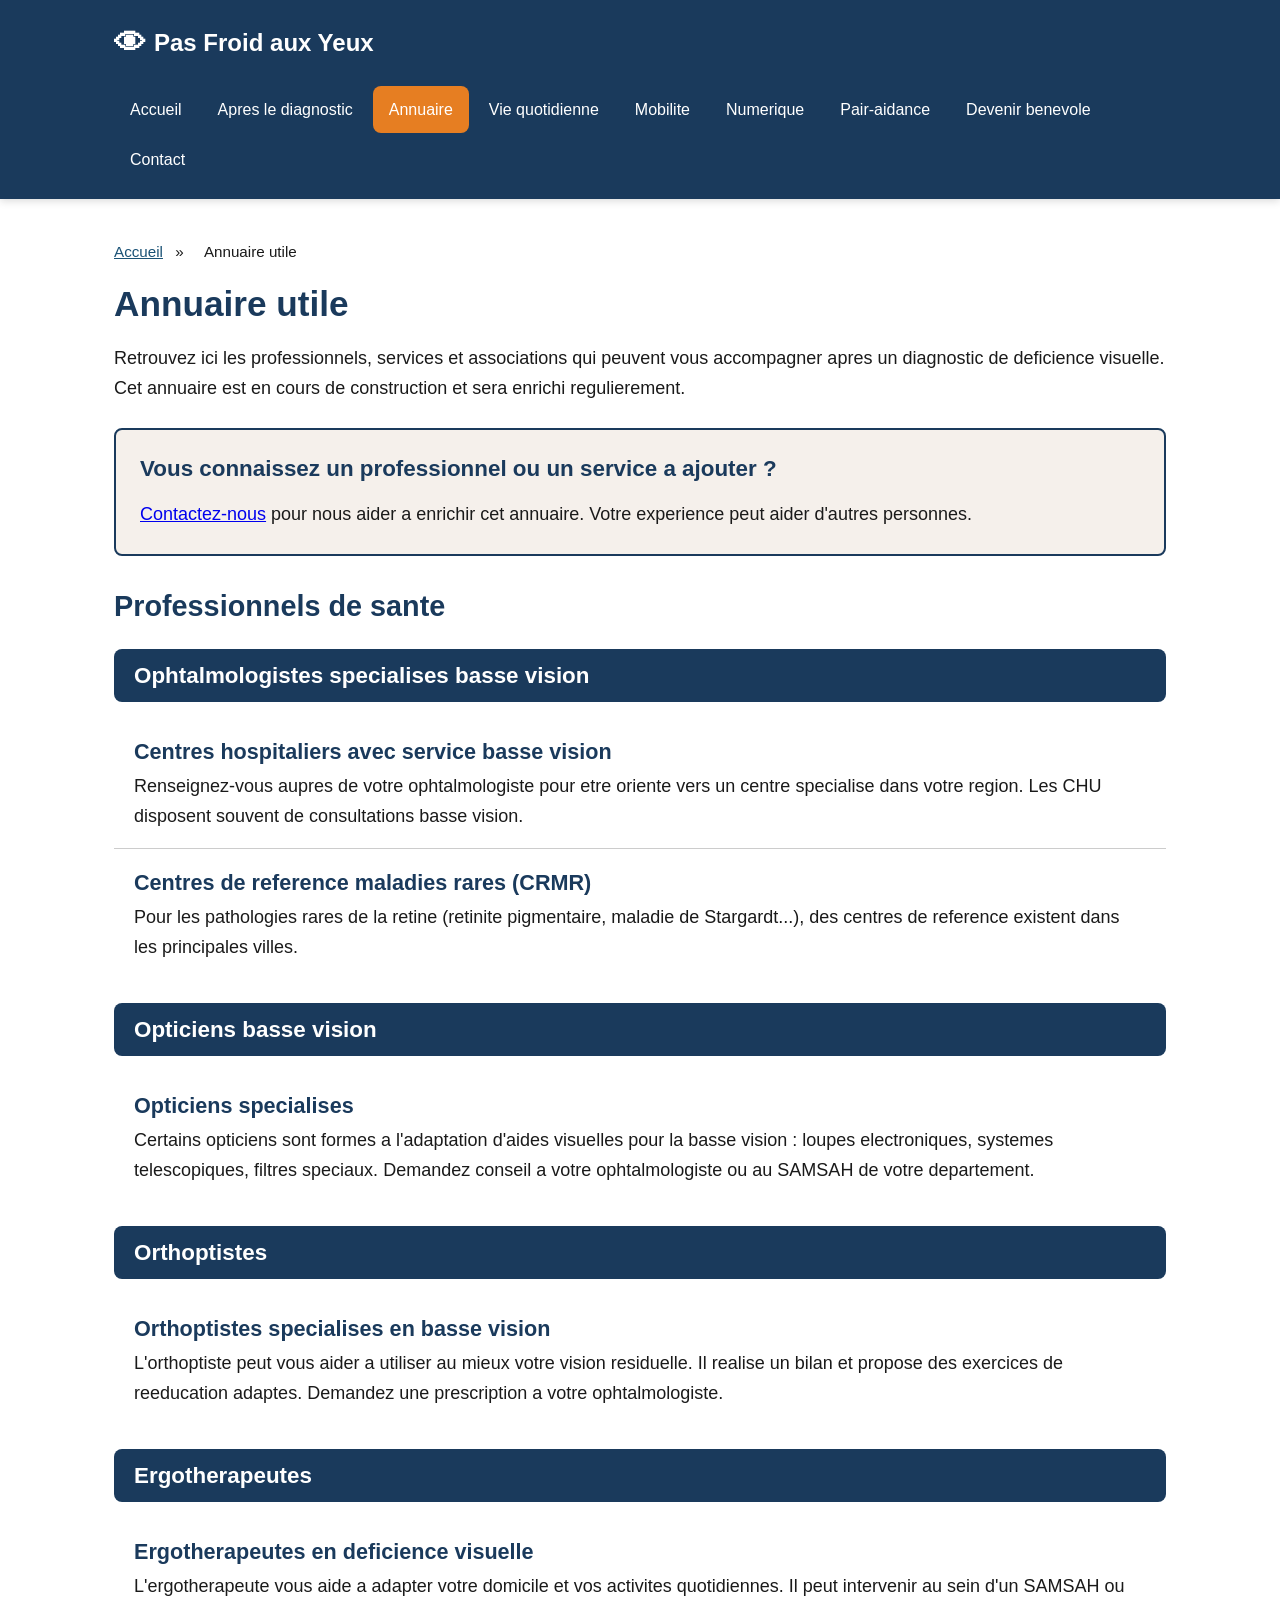
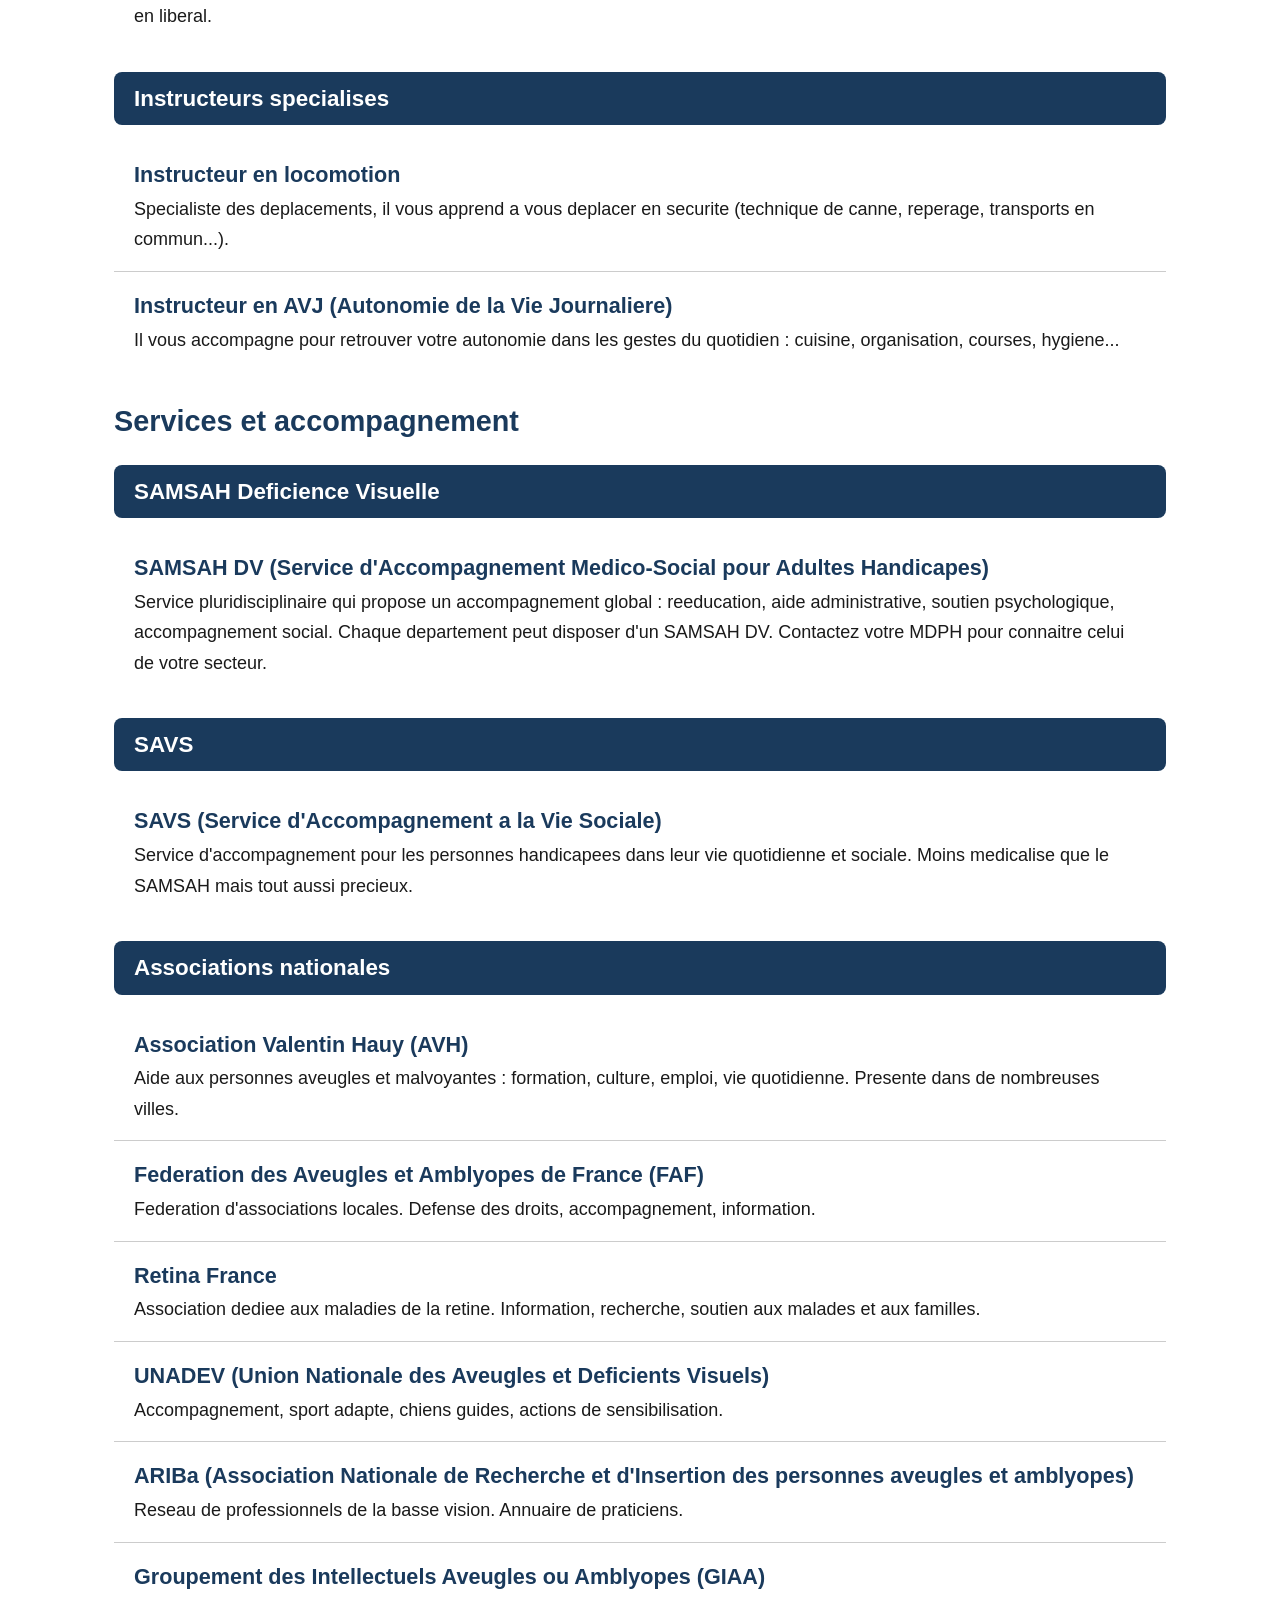
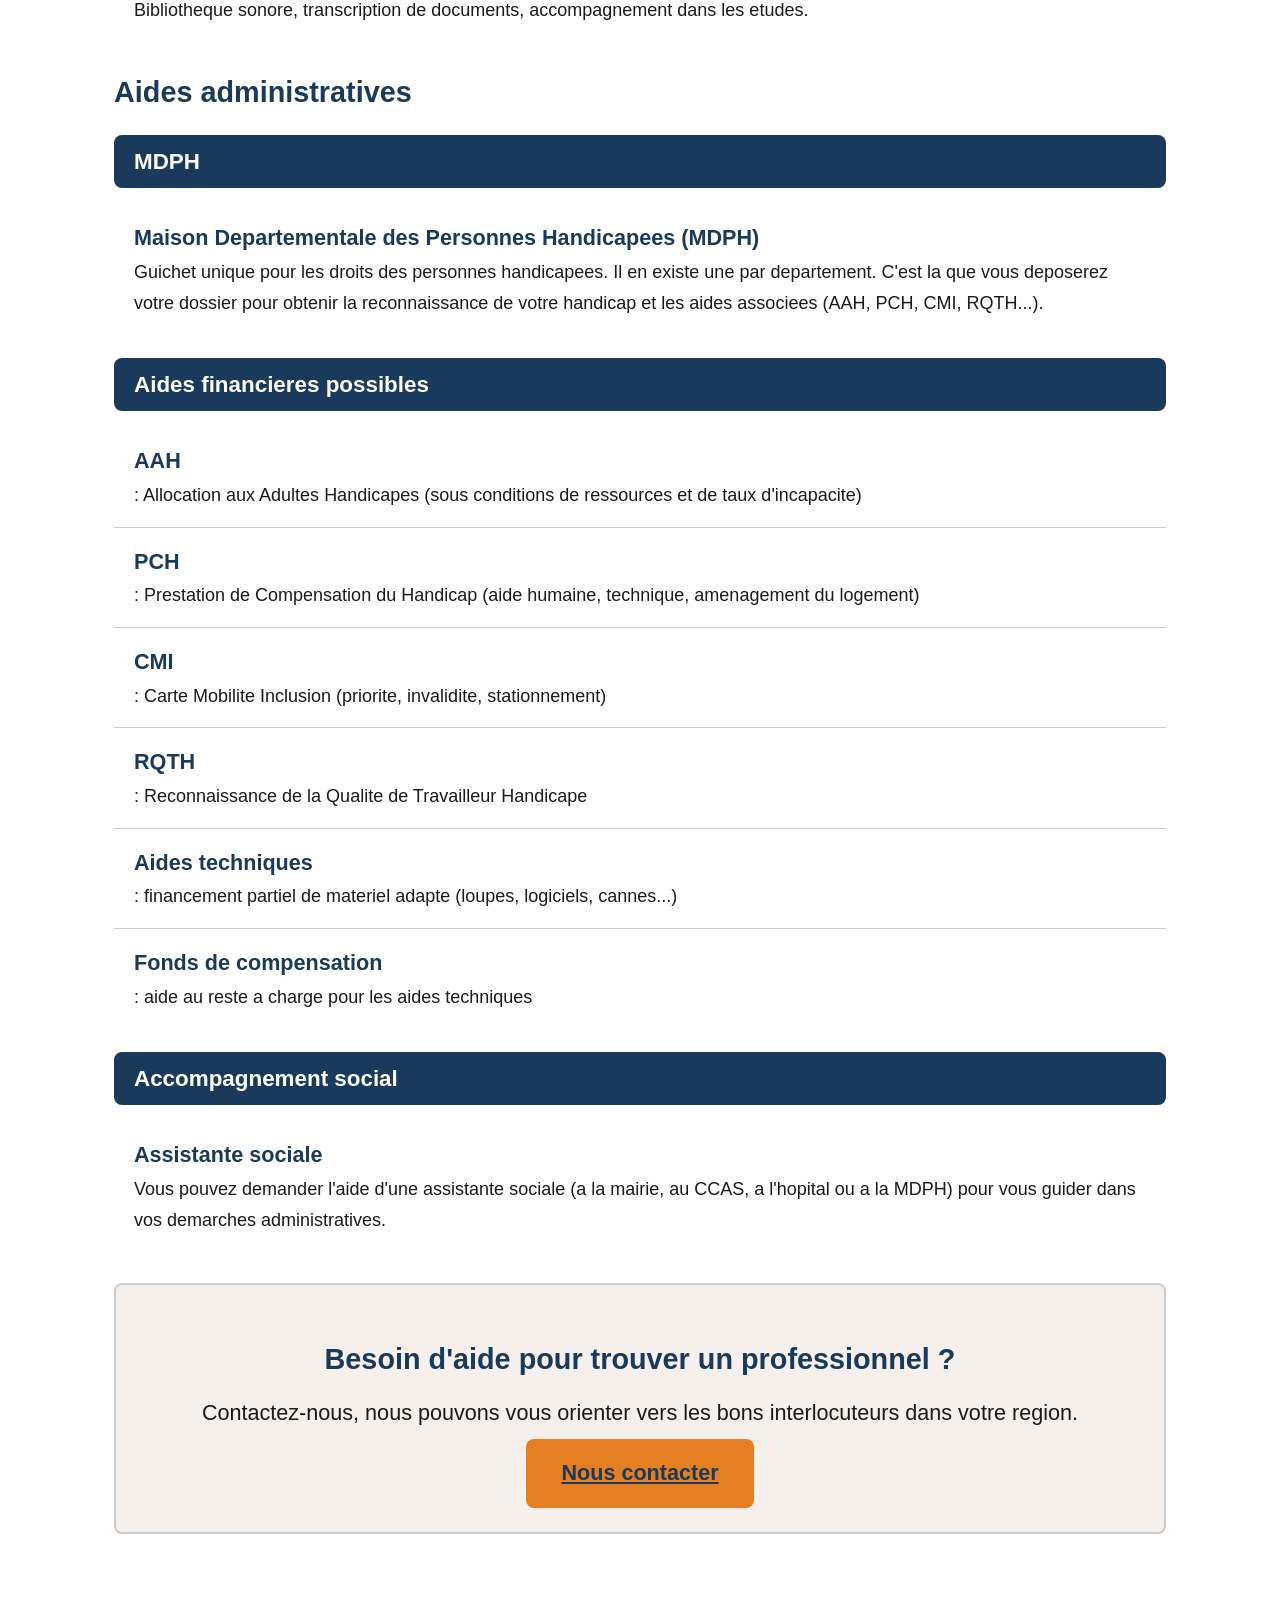
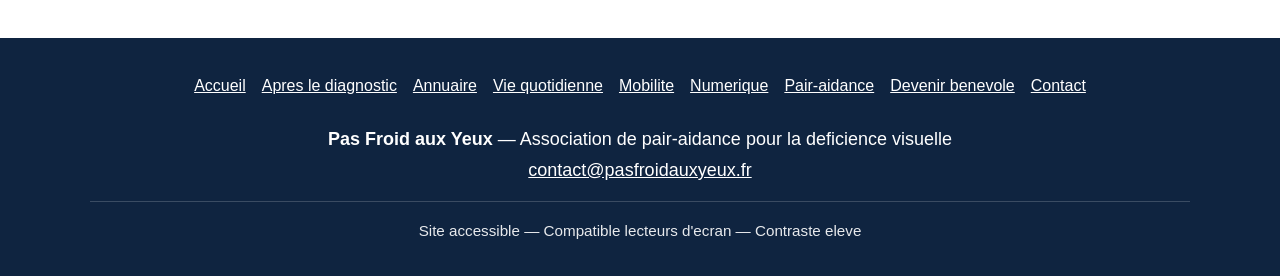
==== annuaire.html @ 1200a9ea "Creer le site complet Pas Froid aux Yeux - association pair-aidance deficience visuelle Site statiqu" ====
<!DOCTYPE html>
<html lang="fr">
<head>
  <meta charset="UTF-8">
  <meta name="viewport" content="width=device-width, initial-scale=1.0">
  <meta name="description" content="Annuaire des professionnels et services pour les personnes deficientes visuelles : ophtalmologistes, opticiens basse vision, orthoptistes, SAMSAH, associations.">
  <title>Annuaire utile - Pas Froid aux Yeux</title>
  <link rel="stylesheet" href="css/style.css">
</head>
<body>

  <a href="#contenu" class="skip-link">Aller au contenu principal</a>

  <header class="site-header" role="banner">
    <div class="header-inner">
      <a href="index.html" class="site-logo" aria-label="Pas Froid aux Yeux - Retour a l'accueil">
        <span class="logo-icon" aria-hidden="true">&#128065;</span>
        Pas Froid aux Yeux
      </a>
      <button class="nav-toggle" aria-expanded="false" aria-controls="navigation-principale">Menu</button>
      <nav class="main-nav" id="navigation-principale" aria-label="Navigation principale">
        <ul>
          <li><a href="index.html">Accueil</a></li>
          <li><a href="diagnostic.html">Apres le diagnostic</a></li>
          <li><a href="annuaire.html">Annuaire</a></li>
          <li><a href="conseils.html">Vie quotidienne</a></li>
          <li><a href="mobilite.html">Mobilite</a></li>
          <li><a href="numerique.html">Numerique</a></li>
          <li><a href="pair-aidance.html">Pair-aidance</a></li>
          <li><a href="benevole.html">Devenir benevole</a></li>
          <li><a href="contact.html">Contact</a></li>
        </ul>
      </nav>
    </div>
  </header>

  <main id="contenu" role="main">

    <nav class="breadcrumb" aria-label="Fil d'Ariane">
      <a href="index.html">Accueil</a>
      <span aria-hidden="true">&raquo;</span>
      <span aria-current="page">Annuaire utile</span>
    </nav>

    <h1>Annuaire utile</h1>

    <p>
      Retrouvez ici les professionnels, services et associations qui peuvent vous accompagner
      apres un diagnostic de deficience visuelle. Cet annuaire est en cours de construction
      et sera enrichi regulierement.
    </p>

    <div class="info-box">
      <h3>Vous connaissez un professionnel ou un service a ajouter ?</h3>
      <p>
        <a href="contact.html">Contactez-nous</a> pour nous aider a enrichir cet annuaire.
        Votre experience peut aider d'autres personnes.
      </p>
    </div>

    <!-- Professionnels de sante -->
    <div class="directory-section">
      <h2>Professionnels de sante</h2>

      <h3>Ophtalmologistes specialises basse vision</h3>
      <ul class="directory-list">
        <li>
          <strong>Centres hospitaliers avec service basse vision</strong>
          Renseignez-vous aupres de votre ophtalmologiste pour etre oriente vers un centre
          specialise dans votre region. Les CHU disposent souvent de consultations basse vision.
        </li>
        <li>
          <strong>Centres de reference maladies rares (CRMR)</strong>
          Pour les pathologies rares de la retine (retinite pigmentaire, maladie de Stargardt...),
          des centres de reference existent dans les principales villes.
        </li>
      </ul>

      <h3>Opticiens basse vision</h3>
      <ul class="directory-list">
        <li>
          <strong>Opticiens specialises</strong>
          Certains opticiens sont formes a l'adaptation d'aides visuelles pour la basse vision :
          loupes electroniques, systemes telescopiques, filtres speciaux. Demandez conseil a
          votre ophtalmologiste ou au SAMSAH de votre departement.
        </li>
      </ul>

      <h3>Orthoptistes</h3>
      <ul class="directory-list">
        <li>
          <strong>Orthoptistes specialises en basse vision</strong>
          L'orthoptiste peut vous aider a utiliser au mieux votre vision residuelle. Il realise
          un bilan et propose des exercices de reeducation adaptes. Demandez une prescription a
          votre ophtalmologiste.
        </li>
      </ul>

      <h3>Ergotherapeutes</h3>
      <ul class="directory-list">
        <li>
          <strong>Ergotherapeutes en deficience visuelle</strong>
          L'ergotherapeute vous aide a adapter votre domicile et vos activites quotidiennes.
          Il peut intervenir au sein d'un SAMSAH ou en liberal.
        </li>
      </ul>

      <h3>Instructeurs specialises</h3>
      <ul class="directory-list">
        <li>
          <strong>Instructeur en locomotion</strong>
          Specialiste des deplacements, il vous apprend a vous deplacer en securite
          (technique de canne, reperage, transports en commun...).
        </li>
        <li>
          <strong>Instructeur en AVJ (Autonomie de la Vie Journaliere)</strong>
          Il vous accompagne pour retrouver votre autonomie dans les gestes du quotidien :
          cuisine, organisation, courses, hygiene...
        </li>
      </ul>
    </div>

    <!-- Services et accompagnement -->
    <div class="directory-section">
      <h2>Services et accompagnement</h2>

      <h3>SAMSAH Deficience Visuelle</h3>
      <ul class="directory-list">
        <li>
          <strong>SAMSAH DV (Service d'Accompagnement Medico-Social pour Adultes Handicapes)</strong>
          Service pluridisciplinaire qui propose un accompagnement global : reeducation,
          aide administrative, soutien psychologique, accompagnement social. Chaque departement
          peut disposer d'un SAMSAH DV. Contactez votre MDPH pour connaitre celui de votre secteur.
        </li>
      </ul>

      <h3>SAVS</h3>
      <ul class="directory-list">
        <li>
          <strong>SAVS (Service d'Accompagnement a la Vie Sociale)</strong>
          Service d'accompagnement pour les personnes handicapees dans leur vie quotidienne
          et sociale. Moins medicalise que le SAMSAH mais tout aussi precieux.
        </li>
      </ul>

      <h3>Associations nationales</h3>
      <ul class="directory-list">
        <li>
          <strong>Association Valentin Hauy (AVH)</strong>
          Aide aux personnes aveugles et malvoyantes : formation, culture, emploi, vie quotidienne.
          Presente dans de nombreuses villes.
        </li>
        <li>
          <strong>Federation des Aveugles et Amblyopes de France (FAF)</strong>
          Federation d'associations locales. Defense des droits, accompagnement, information.
        </li>
        <li>
          <strong>Retina France</strong>
          Association dediee aux maladies de la retine. Information, recherche, soutien aux malades
          et aux familles.
        </li>
        <li>
          <strong>UNADEV (Union Nationale des Aveugles et Deficients Visuels)</strong>
          Accompagnement, sport adapte, chiens guides, actions de sensibilisation.
        </li>
        <li>
          <strong>ARIBa (Association Nationale de Recherche et d'Insertion des personnes aveugles et amblyopes)</strong>
          Reseau de professionnels de la basse vision. Annuaire de praticiens.
        </li>
        <li>
          <strong>Groupement des Intellectuels Aveugles ou Amblyopes (GIAA)</strong>
          Bibliotheque sonore, transcription de documents, accompagnement dans les etudes.
        </li>
      </ul>
    </div>

    <!-- Aides administratives -->
    <div class="directory-section">
      <h2>Aides administratives</h2>

      <h3>MDPH</h3>
      <ul class="directory-list">
        <li>
          <strong>Maison Departementale des Personnes Handicapees (MDPH)</strong>
          Guichet unique pour les droits des personnes handicapees. Il en existe une par departement.
          C'est la que vous deposerez votre dossier pour obtenir la reconnaissance de votre handicap
          et les aides associees (AAH, PCH, CMI, RQTH...).
        </li>
      </ul>

      <h3>Aides financieres possibles</h3>
      <ul class="directory-list">
        <li>
          <strong>AAH</strong> : Allocation aux Adultes Handicapes (sous conditions de ressources et de taux d'incapacite)
        </li>
        <li>
          <strong>PCH</strong> : Prestation de Compensation du Handicap (aide humaine, technique, amenagement du logement)
        </li>
        <li>
          <strong>CMI</strong> : Carte Mobilite Inclusion (priorite, invalidite, stationnement)
        </li>
        <li>
          <strong>RQTH</strong> : Reconnaissance de la Qualite de Travailleur Handicape
        </li>
        <li>
          <strong>Aides techniques</strong> : financement partiel de materiel adapte (loupes, logiciels, cannes...)
        </li>
        <li>
          <strong>Fonds de compensation</strong> : aide au reste a charge pour les aides techniques
        </li>
      </ul>

      <h3>Accompagnement social</h3>
      <ul class="directory-list">
        <li>
          <strong>Assistante sociale</strong>
          Vous pouvez demander l'aide d'une assistante sociale (a la mairie, au CCAS,
          a l'hopital ou a la MDPH) pour vous guider dans vos demarches administratives.
        </li>
      </ul>
    </div>

    <section class="quick-contact" aria-label="Contact rapide">
      <h2>Besoin d'aide pour trouver un professionnel ?</h2>
      <p>Contactez-nous, nous pouvons vous orienter vers les bons interlocuteurs dans votre region.</p>
      <a href="contact.html" class="btn btn-primary">Nous contacter</a>
    </section>

  </main>

  <footer class="site-footer" role="contentinfo">
    <div class="footer-inner">
      <nav aria-label="Navigation secondaire">
        <ul class="footer-nav">
          <li><a href="index.html">Accueil</a></li>
          <li><a href="diagnostic.html">Apres le diagnostic</a></li>
          <li><a href="annuaire.html">Annuaire</a></li>
          <li><a href="conseils.html">Vie quotidienne</a></li>
          <li><a href="mobilite.html">Mobilite</a></li>
          <li><a href="numerique.html">Numerique</a></li>
          <li><a href="pair-aidance.html">Pair-aidance</a></li>
          <li><a href="benevole.html">Devenir benevole</a></li>
          <li><a href="contact.html">Contact</a></li>
        </ul>
      </nav>
      <div class="footer-contact">
        <p>
          <strong>Pas Froid aux Yeux</strong> &mdash; Association de pair-aidance pour la deficience visuelle<br>
          <a href="mailto:contact@pasfroidauxyeux.fr">contact@pasfroidauxyeux.fr</a>
        </p>
      </div>
      <div class="footer-accessibility">
        <p>Site accessible &mdash; Compatible lecteurs d'ecran &mdash; Contraste eleve</p>
      </div>
    </div>
  </footer>

  <script src="js/main.js"></script>
</body>
</html>
---- css/style.css ----
/* ============================================
   Pas Froid aux Yeux - Styles principaux
   Accessibilité maximale : contraste élevé,
   polices lisibles, navigation simple
   ============================================ */

/* --- Reset & Base --- */
*, *::before, *::after {
  box-sizing: border-box;
  margin: 0;
  padding: 0;
}

:root {
  --color-primary: #1a3a5c;
  --color-primary-dark: #0f2440;
  --color-accent: #e67e22;
  --color-accent-hover: #cf6d13;
  --color-text: #1a1a1a;
  --color-text-light: #ffffff;
  --color-bg: #ffffff;
  --color-bg-alt: #f5f0eb;
  --color-bg-dark: #1a3a5c;
  --color-border: #cccccc;
  --color-success: #27ae60;
  --color-link: #1a5276;
  --color-link-hover: #e67e22;
  --font-main: 'Segoe UI', Tahoma, Geneva, Verdana, sans-serif;
  --font-size-base: 1.125rem;
  --font-size-large: 1.35rem;
  --font-size-h1: 2.2rem;
  --font-size-h2: 1.8rem;
  --font-size-h3: 1.4rem;
  --max-width: 1100px;
  --spacing: 1.5rem;
  --radius: 8px;
}

html {
  font-size: 100%;
  scroll-behavior: smooth;
}

body {
  font-family: var(--font-main);
  font-size: var(--font-size-base);
  line-height: 1.7;
  color: var(--color-text);
  background-color: var(--color-bg);
}

/* --- Skip to content (accessibility) --- */
.skip-link {
  position: absolute;
  top: -100%;
  left: 0;
  background: var(--color-accent);
  color: #fff;
  padding: 1rem 2rem;
  z-index: 1000;
  font-size: var(--font-size-large);
  font-weight: bold;
  text-decoration: none;
  border-radius: 0 0 var(--radius) 0;
}

.skip-link:focus {
  top: 0;
}

/* --- Focus visible --- */
*:focus-visible {
  outline: 3px solid var(--color-accent);
  outline-offset: 3px;
}

/* --- Header --- */
.site-header {
  background-color: var(--color-primary);
  color: var(--color-text-light);
  padding: 1rem 0;
  position: sticky;
  top: 0;
  z-index: 100;
  box-shadow: 0 2px 8px rgba(0,0,0,0.15);
}

.header-inner {
  max-width: var(--max-width);
  margin: 0 auto;
  padding: 0 var(--spacing);
  display: flex;
  align-items: center;
  justify-content: space-between;
  flex-wrap: wrap;
  gap: 1rem;
}

.site-logo {
  font-size: 1.5rem;
  font-weight: bold;
  color: var(--color-text-light);
  text-decoration: none;
  display: flex;
  align-items: center;
  gap: 0.5rem;
}

.site-logo:hover,
.site-logo:focus {
  color: var(--color-accent);
}

.logo-icon {
  font-size: 2rem;
}

/* --- Navigation --- */
.nav-toggle {
  display: none;
  background: var(--color-accent);
  color: #fff;
  border: none;
  padding: 0.75rem 1.25rem;
  font-size: 1.2rem;
  cursor: pointer;
  border-radius: var(--radius);
  font-weight: bold;
}

.main-nav ul {
  list-style: none;
  display: flex;
  flex-wrap: wrap;
  gap: 0.25rem;
}

.main-nav a {
  color: var(--color-text-light);
  text-decoration: none;
  padding: 0.6rem 1rem;
  border-radius: var(--radius);
  font-size: 1rem;
  font-weight: 500;
  transition: background-color 0.2s, color 0.2s;
  display: block;
}

.main-nav a:hover,
.main-nav a:focus,
.main-nav a.active {
  background-color: var(--color-accent);
  color: #fff;
}

/* Mobile nav */
@media (max-width: 900px) {
  .nav-toggle {
    display: block;
  }

  .main-nav {
    width: 100%;
    display: none;
  }

  .main-nav.open {
    display: block;
  }

  .main-nav ul {
    flex-direction: column;
  }

  .main-nav a {
    font-size: var(--font-size-base);
    padding: 0.85rem 1rem;
  }
}

/* --- Main content --- */
main {
  max-width: var(--max-width);
  margin: 0 auto;
  padding: var(--spacing);
  min-height: 60vh;
}

/* --- Hero section (homepage) --- */
.hero {
  background: linear-gradient(135deg, var(--color-primary) 0%, var(--color-primary-dark) 100%);
  color: var(--color-text-light);
  padding: 3rem var(--spacing);
  text-align: center;
  border-radius: var(--radius);
  margin-bottom: 2rem;
}

.hero h1 {
  font-size: var(--font-size-h1);
  margin-bottom: 1rem;
  line-height: 1.3;
}

.hero p {
  font-size: var(--font-size-large);
  max-width: 750px;
  margin: 0 auto 2rem auto;
  line-height: 1.6;
}

/* --- Buttons --- */
.btn {
  display: inline-block;
  padding: 1rem 2rem;
  font-size: var(--font-size-base);
  font-weight: bold;
  text-decoration: none;
  border-radius: var(--radius);
  border: 3px solid transparent;
  cursor: pointer;
  transition: background-color 0.2s, transform 0.1s, box-shadow 0.2s;
  text-align: center;
  min-height: 48px;
  line-height: 1.4;
}

.btn:hover,
.btn:focus {
  transform: translateY(-2px);
  box-shadow: 0 4px 12px rgba(0,0,0,0.2);
}

.btn:active {
  transform: translateY(0);
}

.btn-primary {
  background-color: var(--color-accent);
  color: #fff;
}

.btn-primary:hover,
.btn-primary:focus {
  background-color: var(--color-accent-hover);
}

.btn-secondary {
  background-color: transparent;
  color: var(--color-text-light);
  border-color: var(--color-text-light);
}

.btn-secondary:hover,
.btn-secondary:focus {
  background-color: var(--color-text-light);
  color: var(--color-primary);
}

.btn-outline {
  background-color: transparent;
  color: var(--color-primary);
  border-color: var(--color-primary);
}

.btn-outline:hover,
.btn-outline:focus {
  background-color: var(--color-primary);
  color: #fff;
}

.btn-group {
  display: flex;
  flex-wrap: wrap;
  gap: 1rem;
  justify-content: center;
  margin-top: 1.5rem;
}

/* --- Section headings --- */
h1, h2, h3, h4 {
  color: var(--color-primary);
  line-height: 1.3;
  margin-bottom: 1rem;
}

h1 { font-size: var(--font-size-h1); }
h2 { font-size: var(--font-size-h2); margin-top: 2rem; }
h3 { font-size: var(--font-size-h3); margin-top: 1.5rem; }

.hero h1 {
  color: var(--color-text-light);
}

/* --- Cards grid --- */
.cards {
  display: grid;
  grid-template-columns: repeat(auto-fit, minmax(280px, 1fr));
  gap: 1.5rem;
  margin: 2rem 0;
}

.card {
  background: var(--color-bg);
  border: 2px solid var(--color-border);
  border-radius: var(--radius);
  padding: 1.5rem;
  transition: box-shadow 0.2s, border-color 0.2s;
}

.card:hover {
  box-shadow: 0 4px 16px rgba(0,0,0,0.1);
  border-color: var(--color-accent);
}

.card h3 {
  margin-top: 0;
  color: var(--color-primary);
}

.card-icon {
  font-size: 2.5rem;
  margin-bottom: 0.75rem;
  display: block;
}

.card a {
  display: inline-block;
  margin-top: 1rem;
  color: var(--color-link);
  font-weight: bold;
  text-decoration: underline;
  font-size: var(--font-size-base);
}

.card a:hover,
.card a:focus {
  color: var(--color-link-hover);
}

/* --- Steps / Guide --- */
.steps {
  counter-reset: step-counter;
  list-style: none;
  padding: 0;
  margin: 2rem 0;
}

.steps li {
  counter-increment: step-counter;
  padding: 1.5rem;
  margin-bottom: 1rem;
  background: var(--color-bg-alt);
  border-left: 5px solid var(--color-accent);
  border-radius: 0 var(--radius) var(--radius) 0;
  position: relative;
  padding-left: 4rem;
}

.steps li::before {
  content: counter(step-counter);
  position: absolute;
  left: 1rem;
  top: 1.3rem;
  background: var(--color-accent);
  color: #fff;
  width: 2.2rem;
  height: 2.2rem;
  border-radius: 50%;
  display: flex;
  align-items: center;
  justify-content: center;
  font-weight: bold;
  font-size: 1.1rem;
}

.steps li h3 {
  margin-top: 0;
  margin-bottom: 0.5rem;
}

/* --- Info boxes --- */
.info-box {
  background: var(--color-bg-alt);
  border: 2px solid var(--color-primary);
  border-radius: var(--radius);
  padding: 1.5rem;
  margin: 1.5rem 0;
}

.info-box.warning {
  border-color: var(--color-accent);
  background: #fef9e7;
}

.info-box.success {
  border-color: var(--color-success);
  background: #eafaf1;
}

.info-box h3 {
  margin-top: 0;
}

/* --- Directory / Annuaire --- */
.directory-section {
  margin: 2rem 0;
}

.directory-section h3 {
  background: var(--color-primary);
  color: var(--color-text-light);
  padding: 0.75rem 1.25rem;
  border-radius: var(--radius);
  margin-bottom: 1rem;
}

.directory-list {
  list-style: none;
  padding: 0;
}

.directory-list li {
  padding: 1rem 1.25rem;
  border-bottom: 1px solid var(--color-border);
  font-size: var(--font-size-base);
}

.directory-list li:last-child {
  border-bottom: none;
}

.directory-list li strong {
  display: block;
  font-size: var(--font-size-large);
  color: var(--color-primary);
}

/* --- Tips list --- */
.tips-list {
  list-style: none;
  padding: 0;
}

.tips-list li {
  padding: 1rem 1.25rem 1rem 3rem;
  margin-bottom: 0.5rem;
  background: var(--color-bg-alt);
  border-radius: var(--radius);
  position: relative;
}

.tips-list li::before {
  content: "\2713";
  position: absolute;
  left: 1rem;
  color: var(--color-success);
  font-weight: bold;
  font-size: 1.3rem;
}

/* --- Contact form --- */
.contact-form {
  max-width: 650px;
  margin: 2rem 0;
}

.form-group {
  margin-bottom: 1.5rem;
}

.form-group label {
  display: block;
  font-weight: bold;
  margin-bottom: 0.5rem;
  font-size: var(--font-size-base);
  color: var(--color-primary);
}

.form-group input,
.form-group textarea,
.form-group select {
  width: 100%;
  padding: 0.85rem 1rem;
  font-size: var(--font-size-base);
  border: 2px solid var(--color-border);
  border-radius: var(--radius);
  font-family: var(--font-main);
  background: #fff;
  color: var(--color-text);
}

.form-group input:focus,
.form-group textarea:focus,
.form-group select:focus {
  border-color: var(--color-accent);
  outline: 3px solid var(--color-accent);
  outline-offset: 1px;
}

.form-group textarea {
  min-height: 150px;
  resize: vertical;
}

/* --- Quick contact bar --- */
.quick-contact {
  background: var(--color-bg-alt);
  padding: 1.5rem;
  border-radius: var(--radius);
  text-align: center;
  margin: 2rem 0;
  border: 2px solid var(--color-border);
}

.quick-contact p {
  font-size: var(--font-size-large);
  margin-bottom: 0.5rem;
}

.quick-contact a {
  font-size: var(--font-size-large);
  color: var(--color-primary);
  font-weight: bold;
  text-decoration: underline;
}

/* --- Footer --- */
.site-footer {
  background: var(--color-primary-dark);
  color: var(--color-text-light);
  padding: 2rem var(--spacing);
  margin-top: 3rem;
  text-align: center;
}

.footer-inner {
  max-width: var(--max-width);
  margin: 0 auto;
}

.footer-nav {
  list-style: none;
  display: flex;
  flex-wrap: wrap;
  justify-content: center;
  gap: 1rem;
  margin-bottom: 1.5rem;
  padding: 0;
}

.footer-nav a {
  color: var(--color-text-light);
  text-decoration: underline;
  font-size: 1rem;
}

.footer-nav a:hover,
.footer-nav a:focus {
  color: var(--color-accent);
}

.footer-contact {
  margin-bottom: 1rem;
  font-size: var(--font-size-base);
}

.footer-contact a {
  color: var(--color-text-light);
  text-decoration: underline;
}

.footer-accessibility {
  border-top: 1px solid rgba(255,255,255,0.2);
  padding-top: 1rem;
  margin-top: 1rem;
  font-size: 0.95rem;
  opacity: 0.9;
}

/* --- Accessibility section --- */
.accessibility-features {
  display: grid;
  grid-template-columns: repeat(auto-fit, minmax(250px, 1fr));
  gap: 1rem;
  margin: 1.5rem 0;
}

.accessibility-features li {
  list-style: none;
  padding: 0.75rem 1rem 0.75rem 2.5rem;
  background: var(--color-bg-alt);
  border-radius: var(--radius);
  position: relative;
}

.accessibility-features li::before {
  content: "\2713";
  position: absolute;
  left: 0.75rem;
  color: var(--color-success);
  font-weight: bold;
  font-size: 1.3rem;
}

/* --- Testimonials --- */
.testimonial {
  background: var(--color-bg-alt);
  border-left: 5px solid var(--color-accent);
  padding: 1.5rem;
  margin: 1.5rem 0;
  border-radius: 0 var(--radius) var(--radius) 0;
  font-style: italic;
  font-size: var(--font-size-base);
}

.testimonial cite {
  display: block;
  margin-top: 0.75rem;
  font-style: normal;
  font-weight: bold;
  color: var(--color-primary);
}

/* --- Breadcrumb --- */
.breadcrumb {
  padding: 1rem 0;
  font-size: 0.95rem;
}

.breadcrumb a {
  color: var(--color-link);
  text-decoration: underline;
}

.breadcrumb a:hover {
  color: var(--color-link-hover);
}

.breadcrumb span {
  color: var(--color-text);
  margin: 0 0.5rem;
}

/* --- Utility --- */
.text-center { text-align: center; }
.mt-2 { margin-top: 2rem; }
.mb-2 { margin-bottom: 2rem; }
.sr-only {
  position: absolute;
  width: 1px;
  height: 1px;
  padding: 0;
  margin: -1px;
  overflow: hidden;
  clip: rect(0,0,0,0);
  white-space: nowrap;
  border: 0;
}

/* --- Print --- */
@media print {
  .site-header, .site-footer, .skip-link, .nav-toggle { display: none; }
  body { font-size: 12pt; color: #000; }
  a { text-decoration: underline; color: #000; }
}
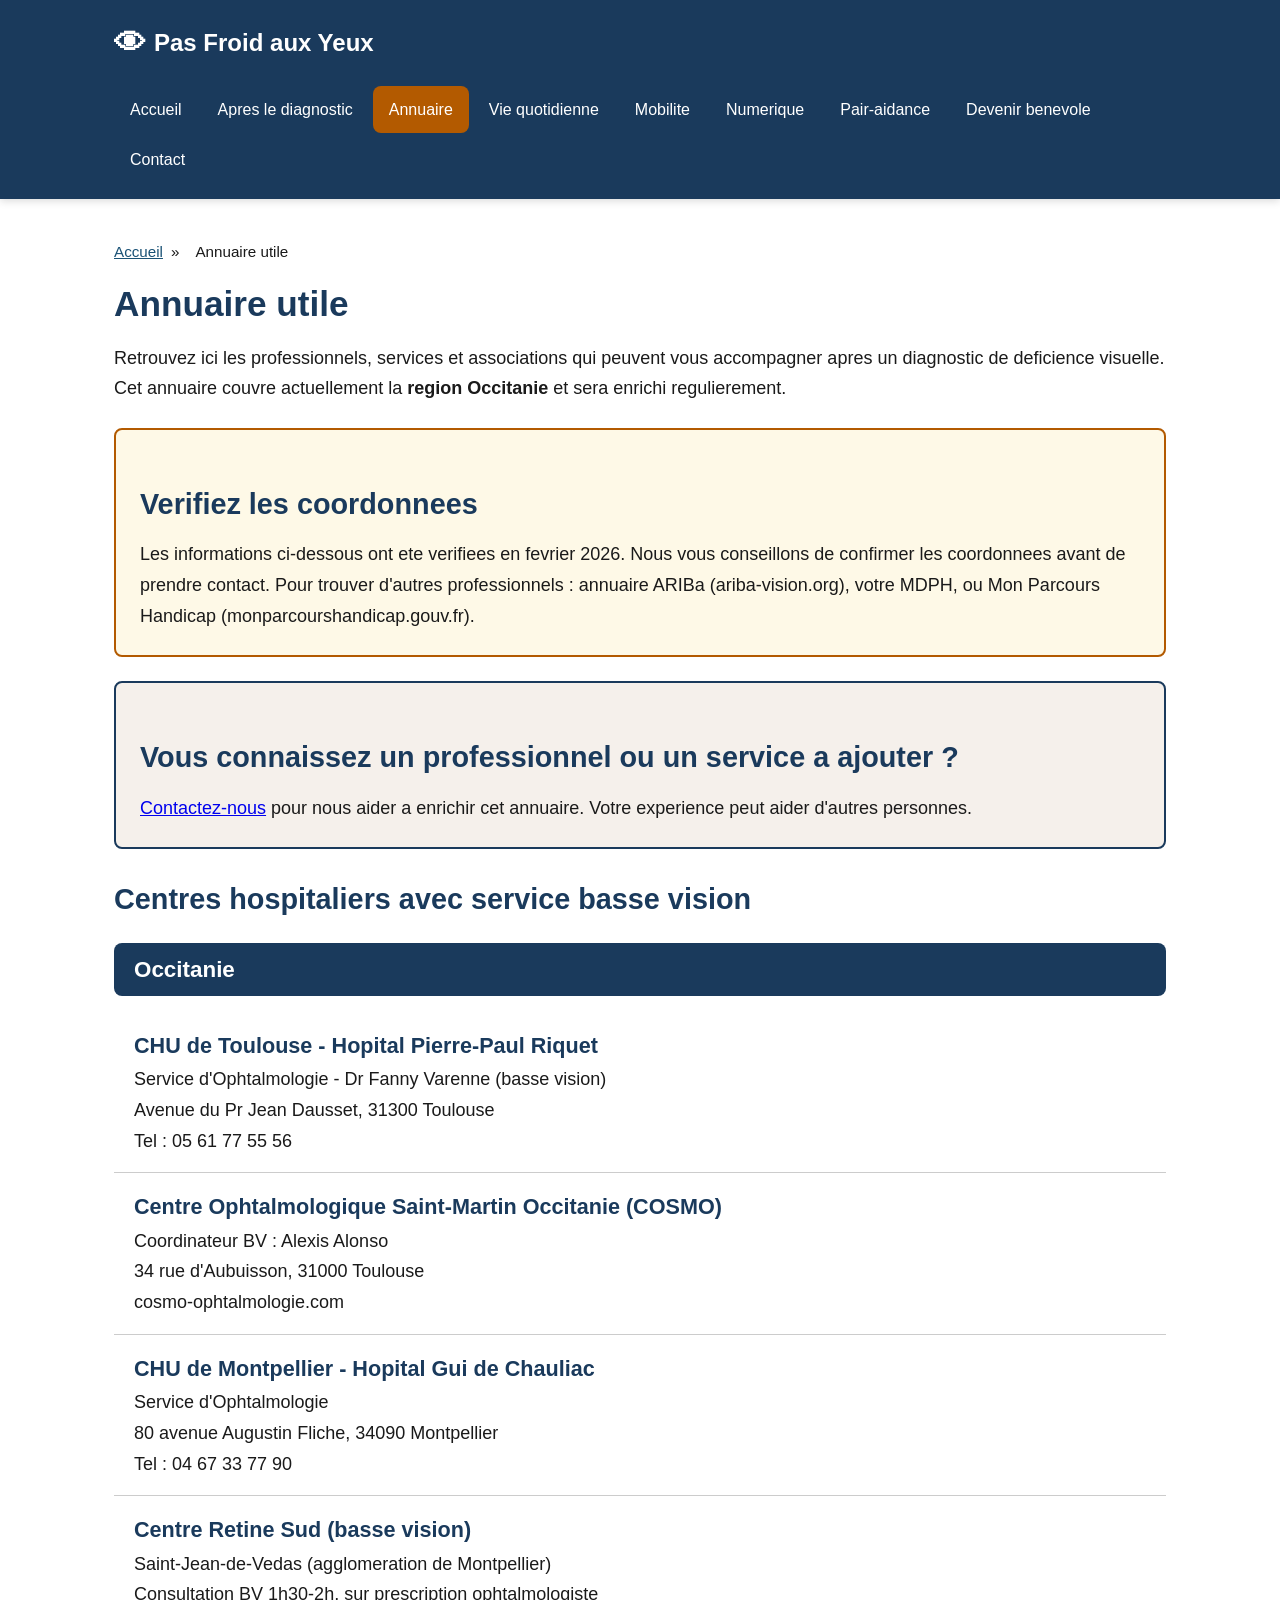
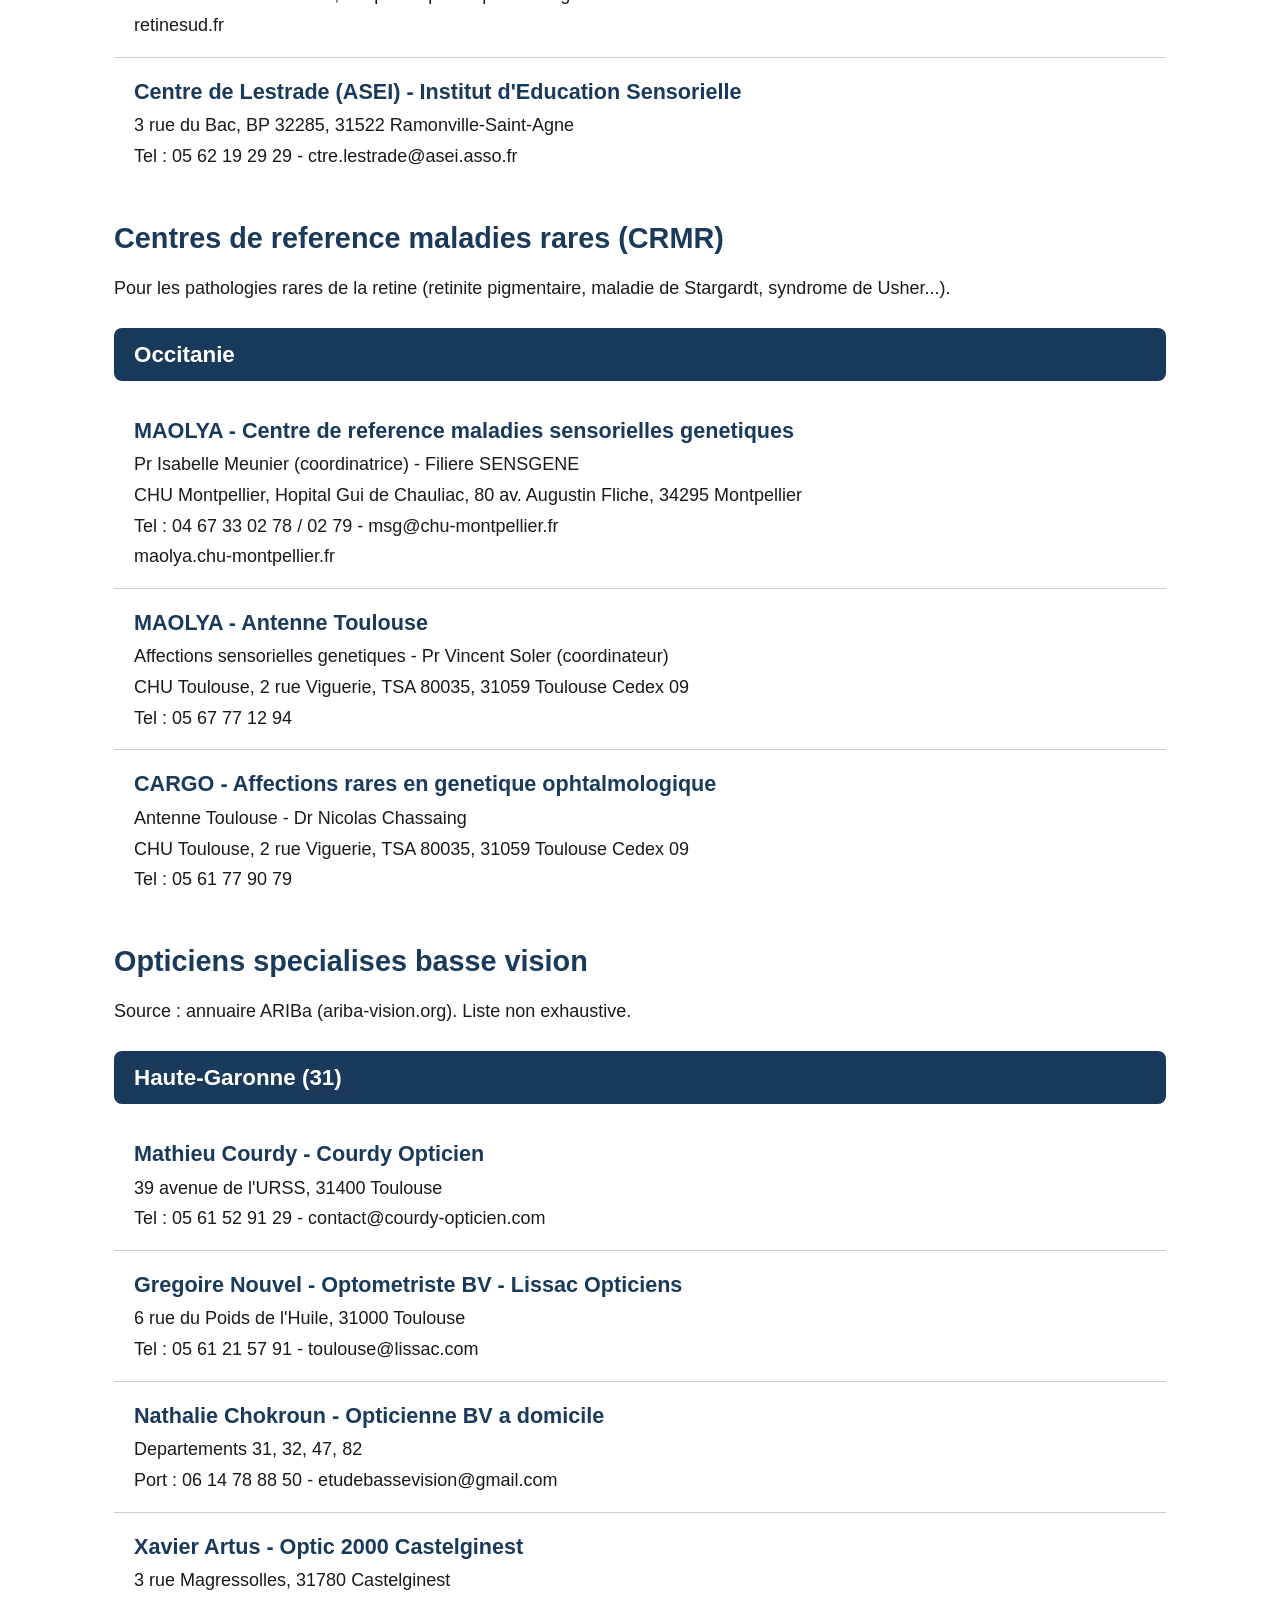
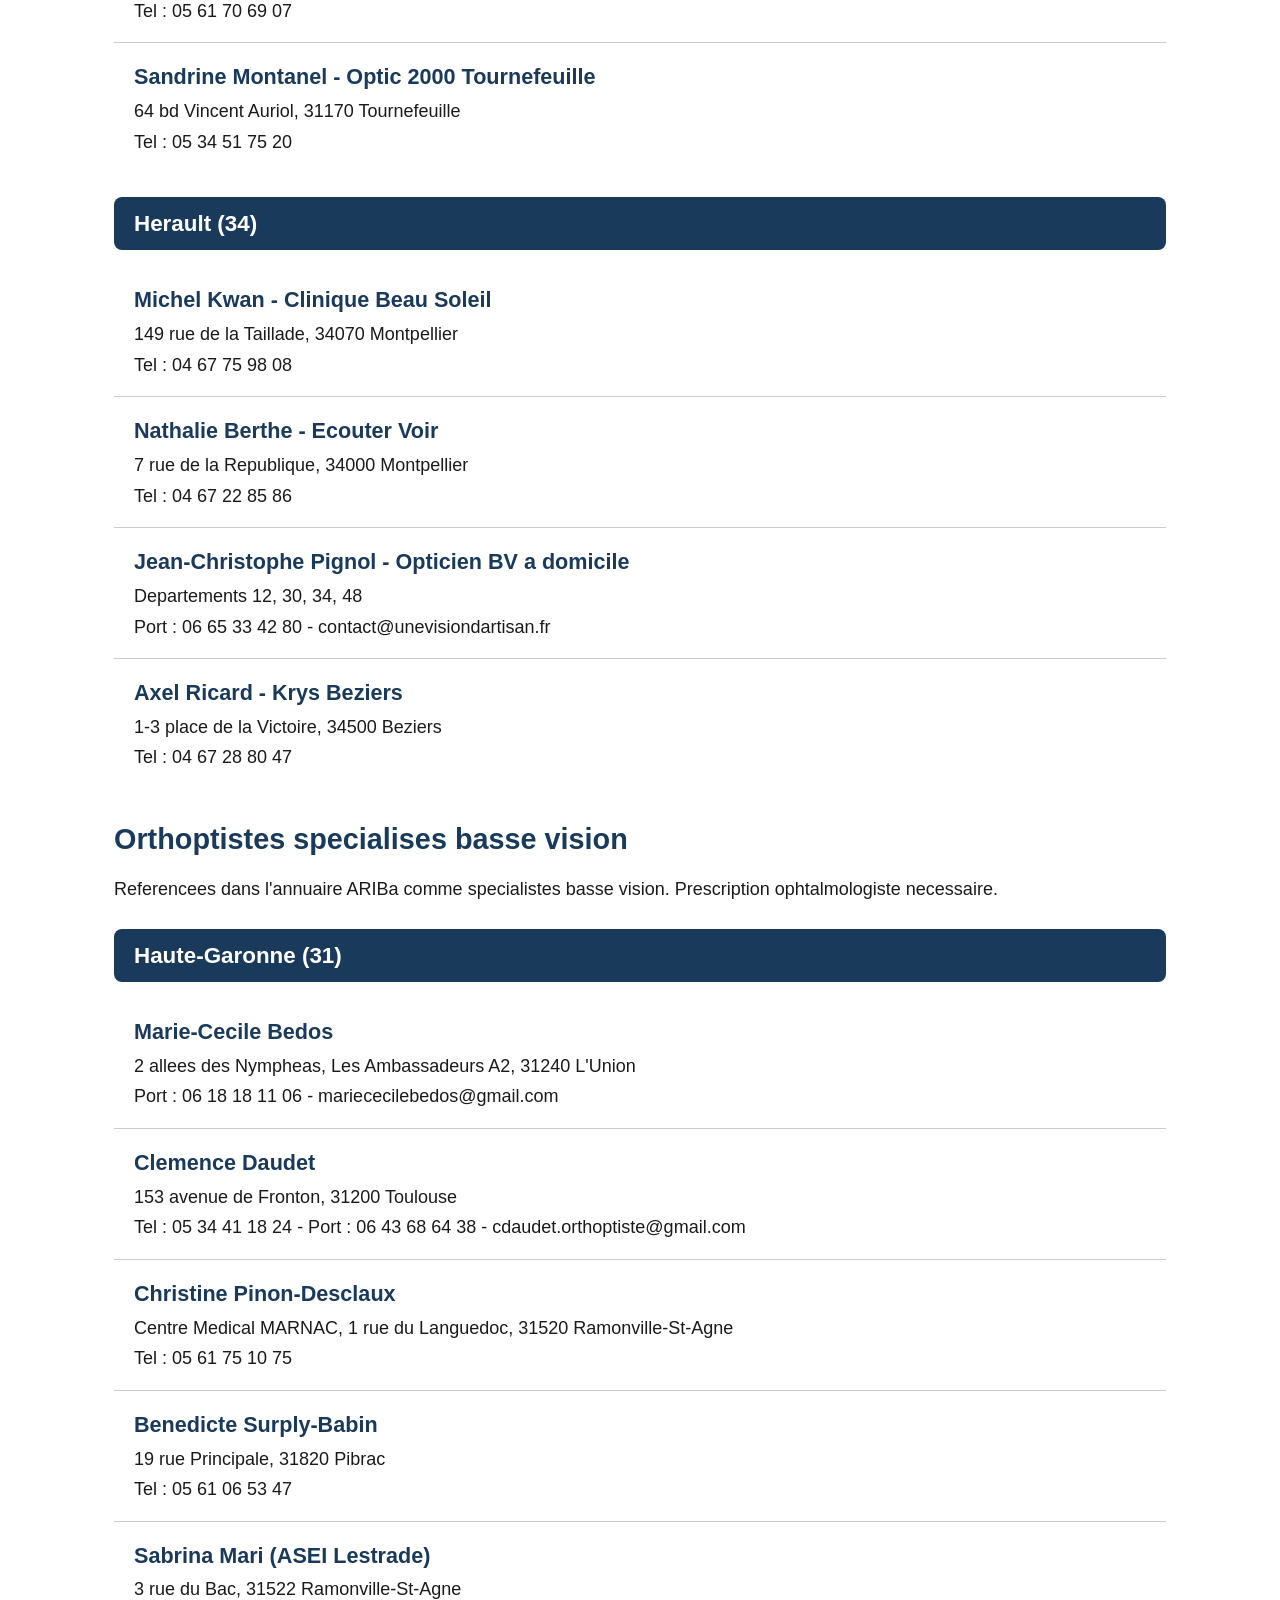
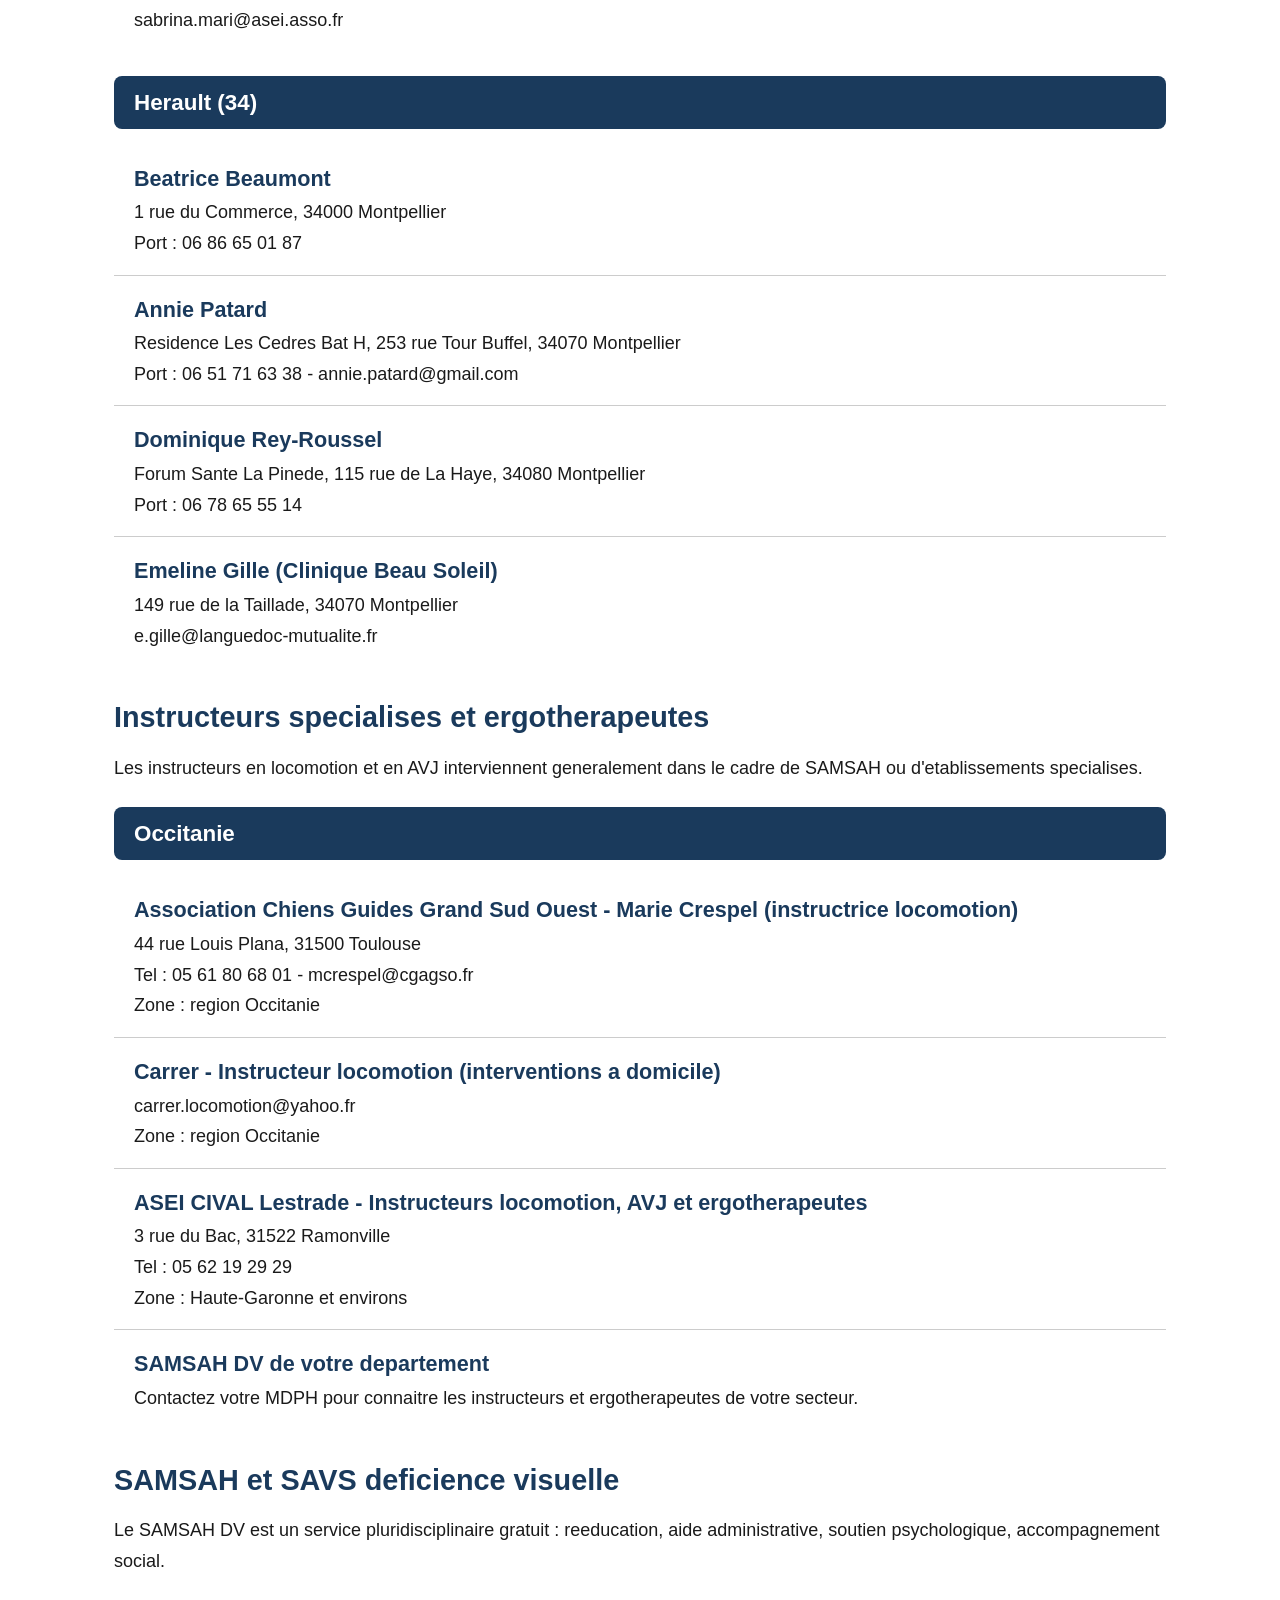
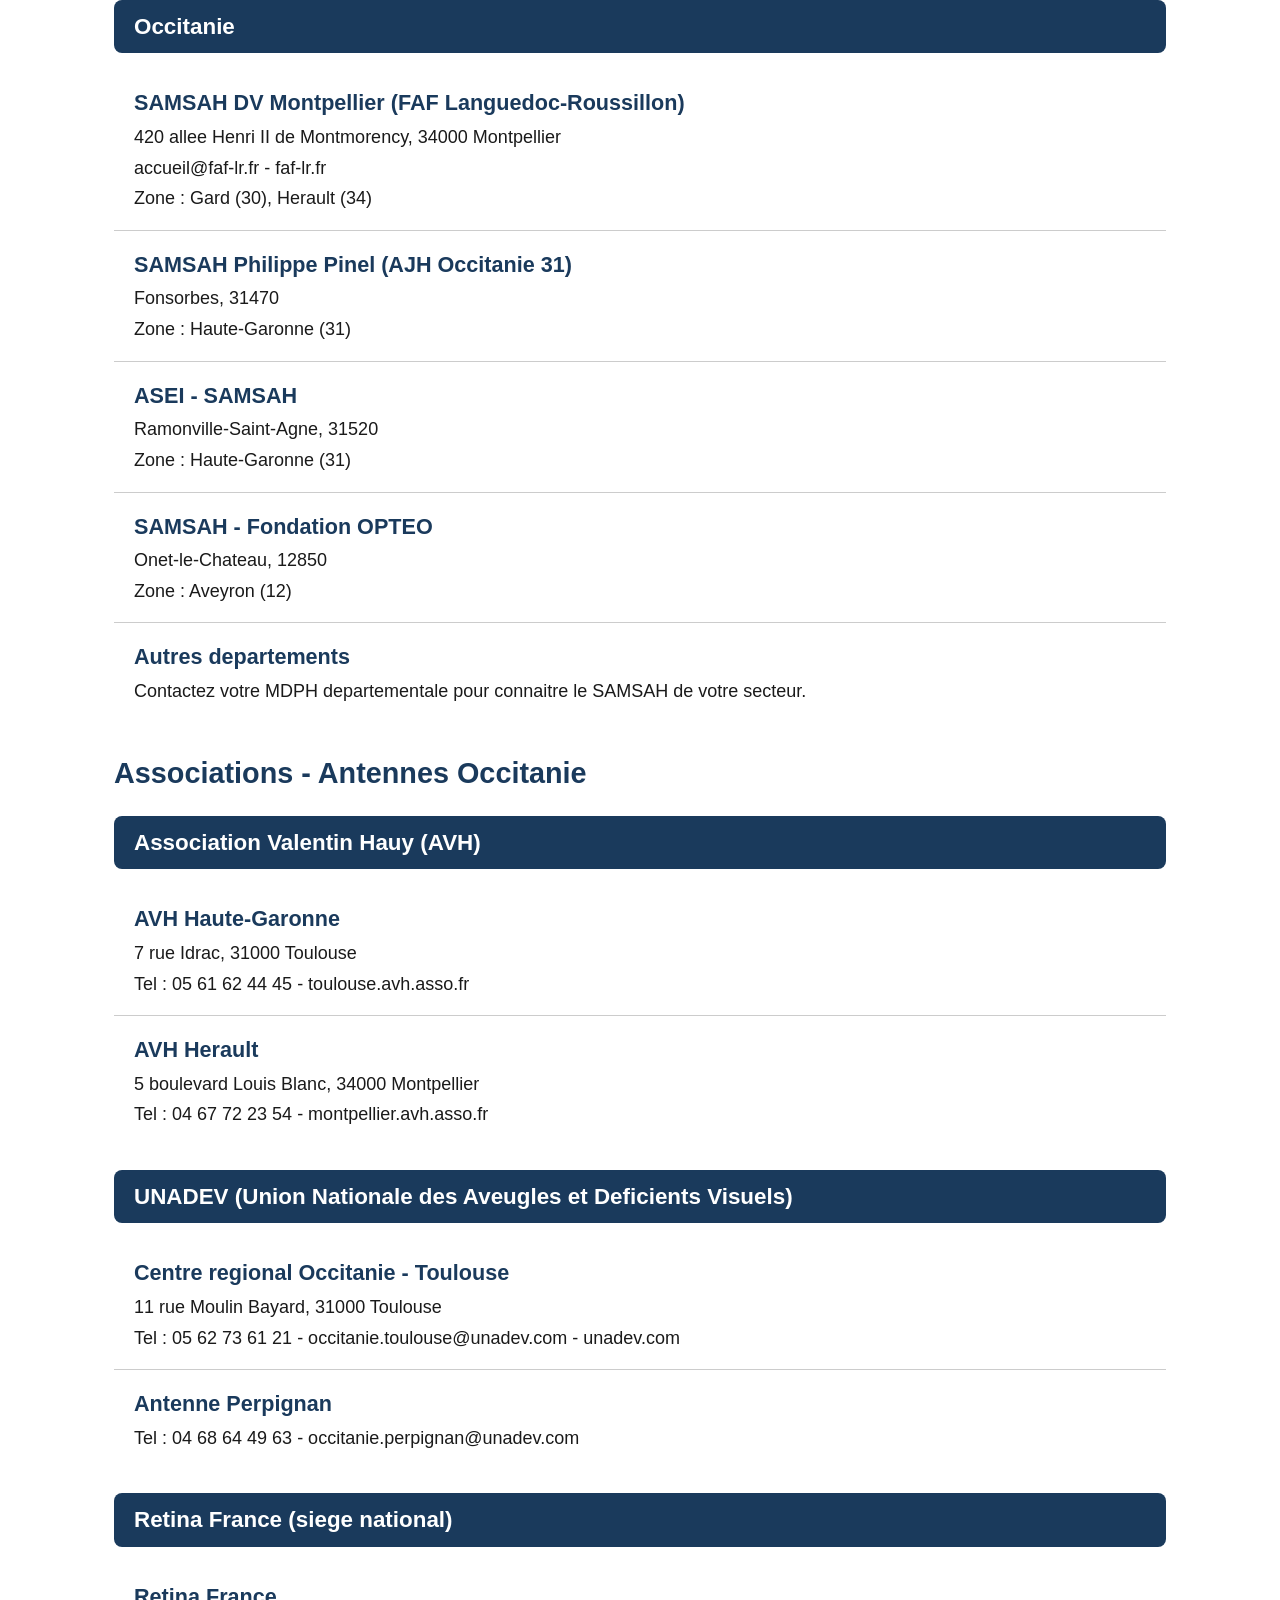
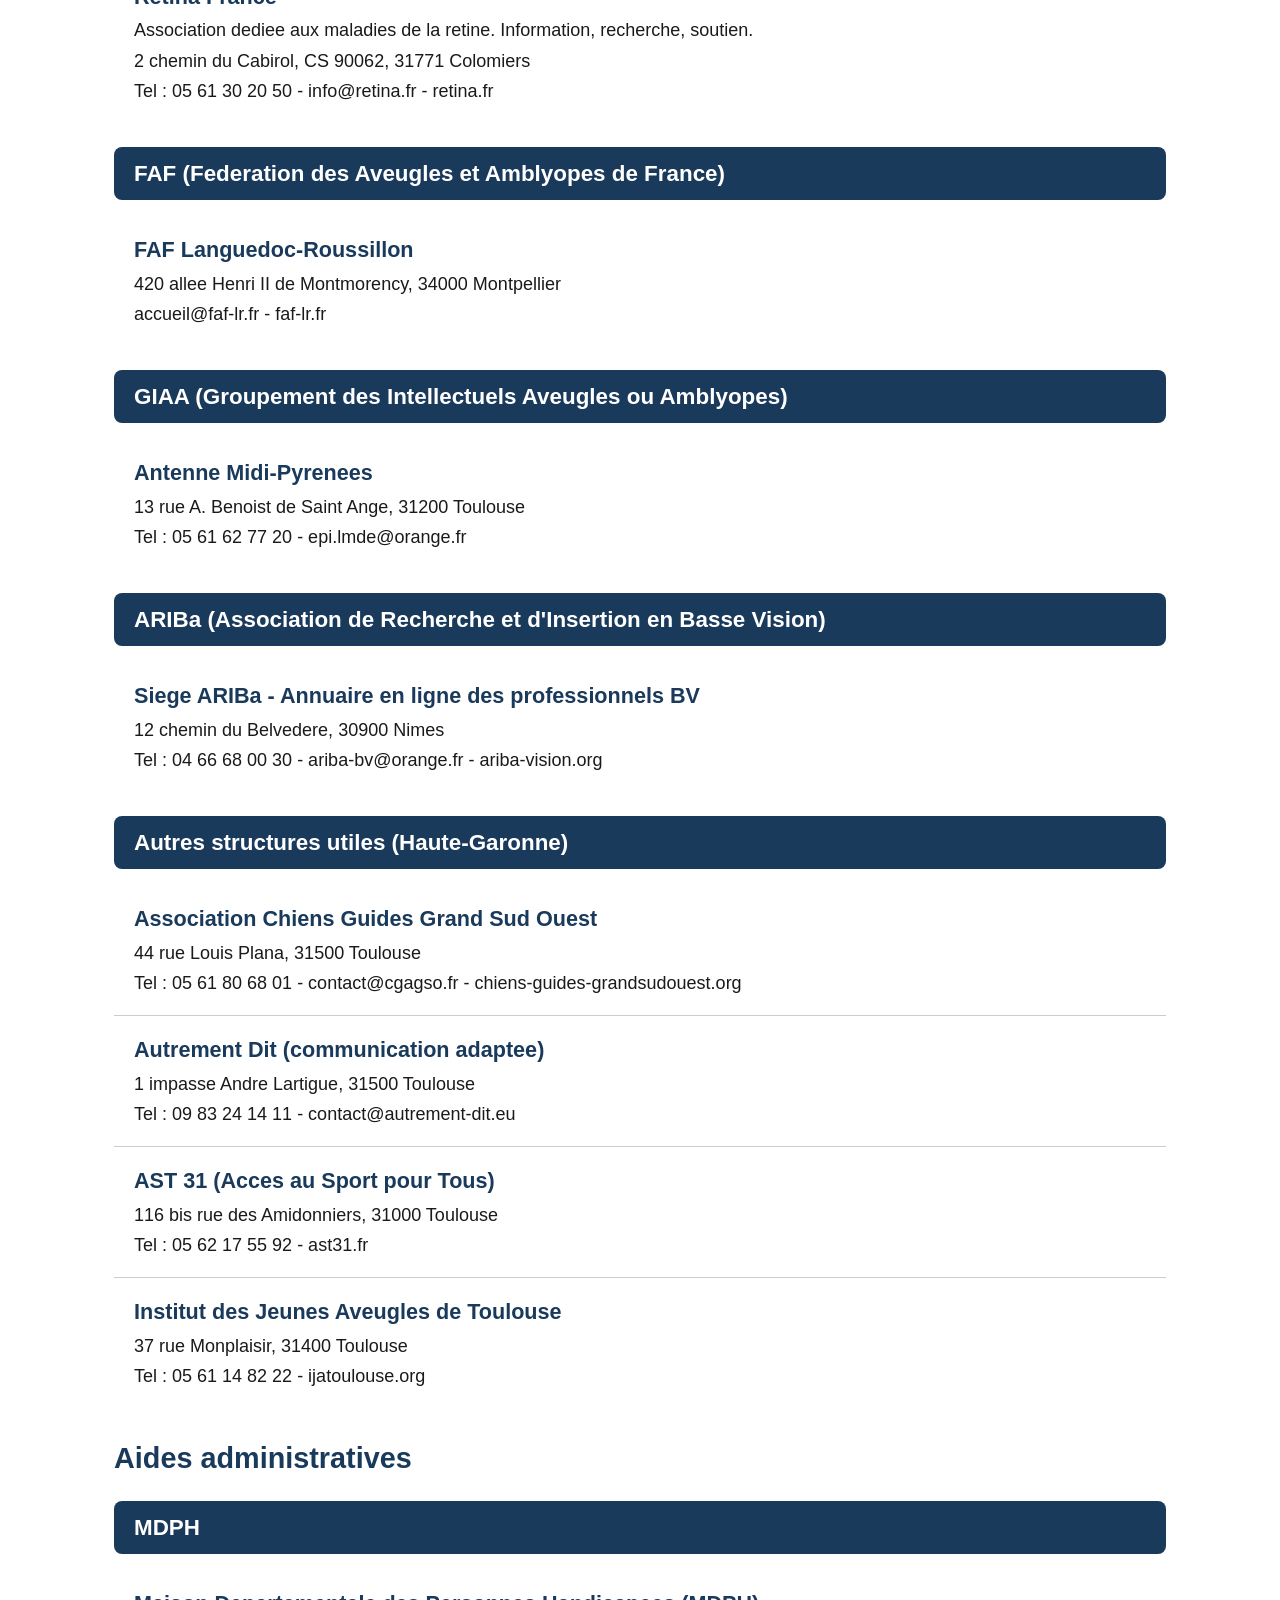
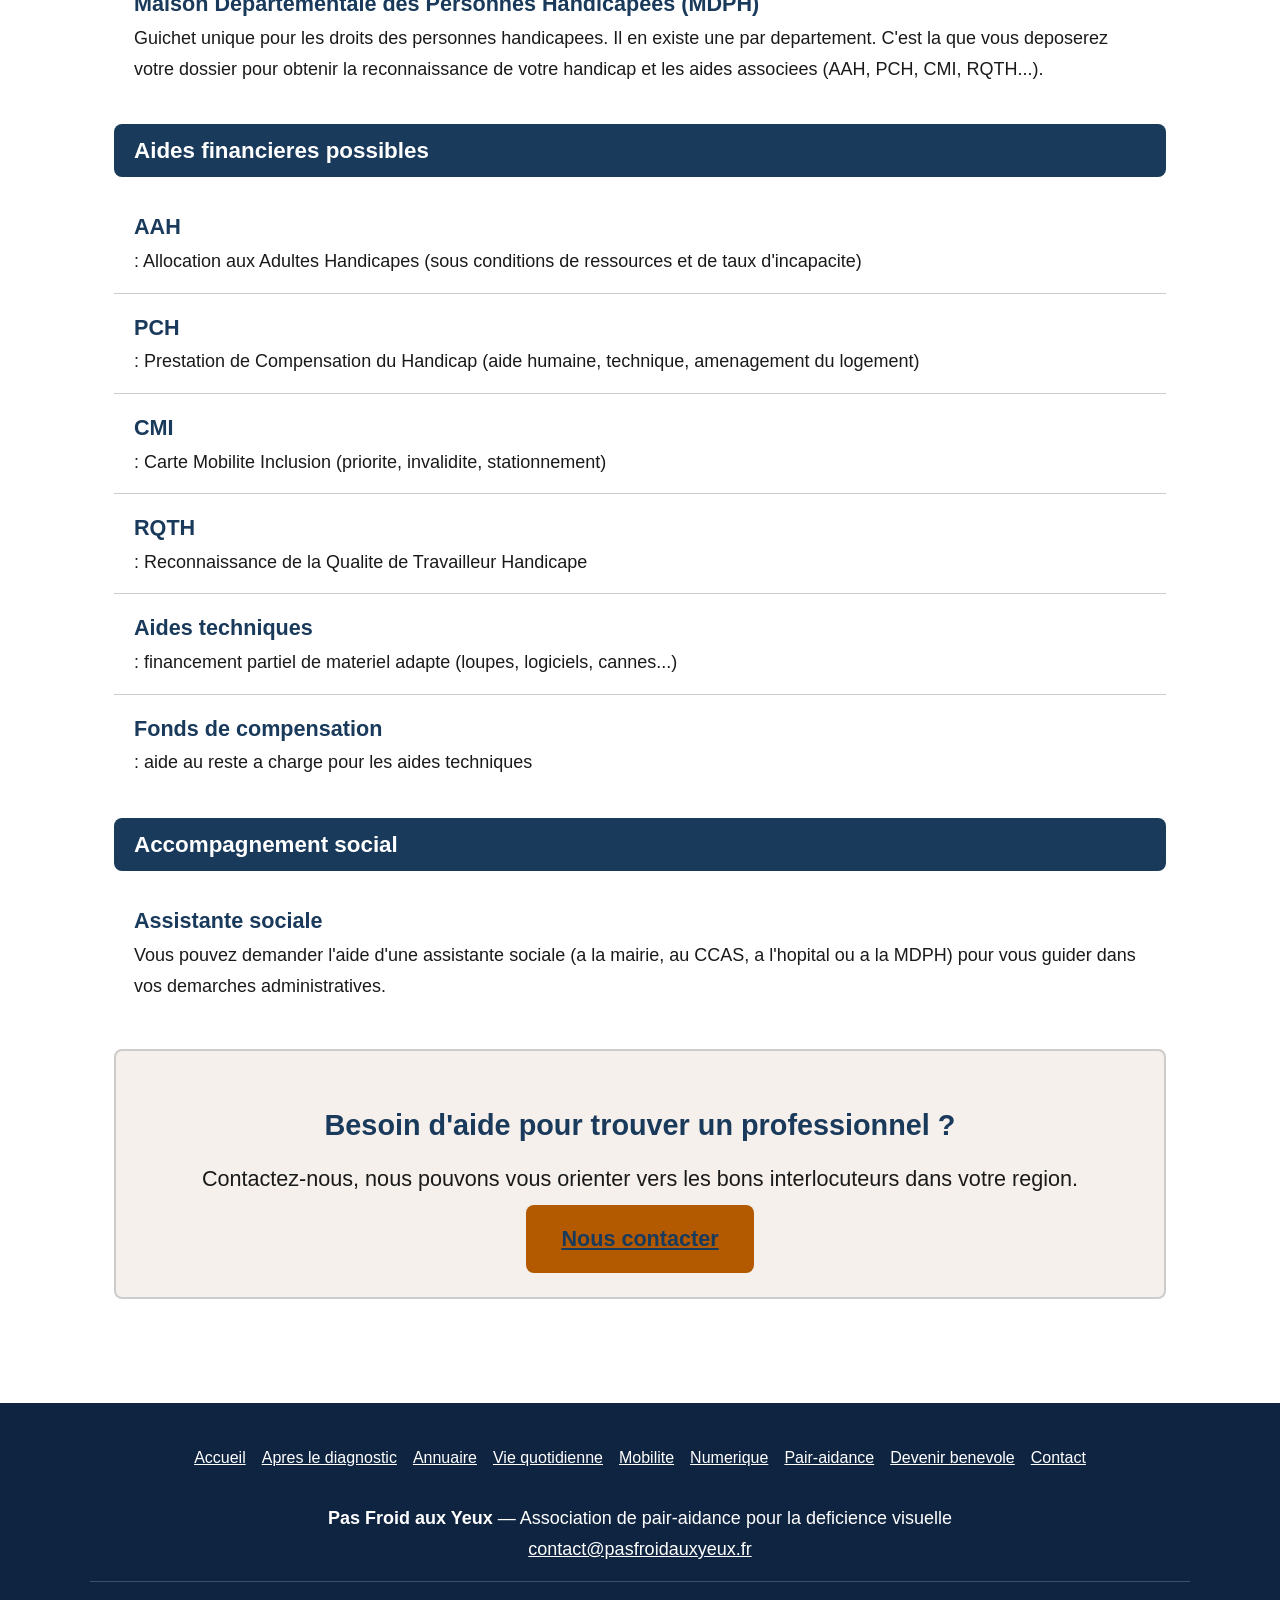
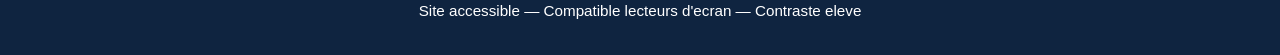
==== commit 579d8974: "Corriger l'accessibilite et integrer l'annuaire Occitanie Accessibilite - corrections critiques : - " ====
--- a/annuaire.html
+++ b/annuaire.html
@@ -37,149 +37,388 @@
   <main id="contenu" role="main">
 
     <nav class="breadcrumb" aria-label="Fil d'Ariane">
-      <a href="index.html">Accueil</a>
-      <span aria-hidden="true">&raquo;</span>
-      <span aria-current="page">Annuaire utile</span>
+      <ol role="list">
+        <li><a href="index.html">Accueil</a> <span aria-hidden="true">&raquo;</span></li>
+        <li><span aria-current="page">Annuaire utile</span></li>
+      </ol>
     </nav>
 
     <h1>Annuaire utile</h1>
 
     <p>
       Retrouvez ici les professionnels, services et associations qui peuvent vous accompagner
-      apres un diagnostic de deficience visuelle. Cet annuaire est en cours de construction
-      et sera enrichi regulierement.
+      apres un diagnostic de deficience visuelle. Cet annuaire couvre actuellement la
+      <strong>region Occitanie</strong> et sera enrichi regulierement.
     </p>
 
+    <div class="info-box warning">
+      <h2>Verifiez les coordonnees</h2>
+      <p>
+        Les informations ci-dessous ont ete verifiees en fevrier 2026. Nous vous
+        conseillons de confirmer les coordonnees avant de prendre contact.
+        Pour trouver d'autres professionnels : annuaire ARIBa (ariba-vision.org),
+        votre MDPH, ou Mon Parcours Handicap (monparcourshandicap.gouv.fr).
+      </p>
+    </div>
+
     <div class="info-box">
-      <h3>Vous connaissez un professionnel ou un service a ajouter ?</h3>
+      <h2>Vous connaissez un professionnel ou un service a ajouter ?</h2>
       <p>
         <a href="contact.html">Contactez-nous</a> pour nous aider a enrichir cet annuaire.
         Votre experience peut aider d'autres personnes.
       </p>
     </div>
 
-    <!-- Professionnels de sante -->
-    <div class="directory-section">
-      <h2>Professionnels de sante</h2>
-
-      <h3>Ophtalmologistes specialises basse vision</h3>
-      <ul class="directory-list">
-        <li>
-          <strong>Centres hospitaliers avec service basse vision</strong>
-          Renseignez-vous aupres de votre ophtalmologiste pour etre oriente vers un centre
-          specialise dans votre region. Les CHU disposent souvent de consultations basse vision.
-        </li>
-        <li>
-          <strong>Centres de reference maladies rares (CRMR)</strong>
-          Pour les pathologies rares de la retine (retinite pigmentaire, maladie de Stargardt...),
-          des centres de reference existent dans les principales villes.
-        </li>
-      </ul>
-
-      <h3>Opticiens basse vision</h3>
-      <ul class="directory-list">
-        <li>
-          <strong>Opticiens specialises</strong>
-          Certains opticiens sont formes a l'adaptation d'aides visuelles pour la basse vision :
-          loupes electroniques, systemes telescopiques, filtres speciaux. Demandez conseil a
-          votre ophtalmologiste ou au SAMSAH de votre departement.
-        </li>
-      </ul>
-
-      <h3>Orthoptistes</h3>
-      <ul class="directory-list">
-        <li>
-          <strong>Orthoptistes specialises en basse vision</strong>
-          L'orthoptiste peut vous aider a utiliser au mieux votre vision residuelle. Il realise
-          un bilan et propose des exercices de reeducation adaptes. Demandez une prescription a
-          votre ophtalmologiste.
-        </li>
-      </ul>
-
-      <h3>Ergotherapeutes</h3>
-      <ul class="directory-list">
-        <li>
-          <strong>Ergotherapeutes en deficience visuelle</strong>
-          L'ergotherapeute vous aide a adapter votre domicile et vos activites quotidiennes.
-          Il peut intervenir au sein d'un SAMSAH ou en liberal.
-        </li>
-      </ul>
-
-      <h3>Instructeurs specialises</h3>
-      <ul class="directory-list">
-        <li>
-          <strong>Instructeur en locomotion</strong>
-          Specialiste des deplacements, il vous apprend a vous deplacer en securite
-          (technique de canne, reperage, transports en commun...).
-        </li>
-        <li>
-          <strong>Instructeur en AVJ (Autonomie de la Vie Journaliere)</strong>
-          Il vous accompagne pour retrouver votre autonomie dans les gestes du quotidien :
-          cuisine, organisation, courses, hygiene...
-        </li>
-      </ul>
-    </div>
-
-    <!-- Services et accompagnement -->
-    <div class="directory-section">
-      <h2>Services et accompagnement</h2>
-
-      <h3>SAMSAH Deficience Visuelle</h3>
-      <ul class="directory-list">
-        <li>
-          <strong>SAMSAH DV (Service d'Accompagnement Medico-Social pour Adultes Handicapes)</strong>
-          Service pluridisciplinaire qui propose un accompagnement global : reeducation,
-          aide administrative, soutien psychologique, accompagnement social. Chaque departement
-          peut disposer d'un SAMSAH DV. Contactez votre MDPH pour connaitre celui de votre secteur.
-        </li>
-      </ul>
-
-      <h3>SAVS</h3>
-      <ul class="directory-list">
-        <li>
-          <strong>SAVS (Service d'Accompagnement a la Vie Sociale)</strong>
-          Service d'accompagnement pour les personnes handicapees dans leur vie quotidienne
-          et sociale. Moins medicalise que le SAMSAH mais tout aussi precieux.
-        </li>
-      </ul>
-
-      <h3>Associations nationales</h3>
-      <ul class="directory-list">
-        <li>
-          <strong>Association Valentin Hauy (AVH)</strong>
-          Aide aux personnes aveugles et malvoyantes : formation, culture, emploi, vie quotidienne.
-          Presente dans de nombreuses villes.
-        </li>
-        <li>
-          <strong>Federation des Aveugles et Amblyopes de France (FAF)</strong>
-          Federation d'associations locales. Defense des droits, accompagnement, information.
-        </li>
+    <!-- Centres hospitaliers basse vision -->
+    <section class="directory-section">
+      <h2>Centres hospitaliers avec service basse vision</h2>
+
+      <h3>Occitanie</h3>
+      <ul class="directory-list" role="list">
+        <li>
+          <strong>CHU de Toulouse - Hopital Pierre-Paul Riquet</strong>
+          Service d'Ophtalmologie - Dr Fanny Varenne (basse vision)<br>
+          Avenue du Pr Jean Dausset, 31300 Toulouse<br>
+          Tel : 05 61 77 55 56
+        </li>
+        <li>
+          <strong>Centre Ophtalmologique Saint-Martin Occitanie (COSMO)</strong>
+          Coordinateur BV : Alexis Alonso<br>
+          34 rue d'Aubuisson, 31000 Toulouse<br>
+          cosmo-ophtalmologie.com
+        </li>
+        <li>
+          <strong>CHU de Montpellier - Hopital Gui de Chauliac</strong>
+          Service d'Ophtalmologie<br>
+          80 avenue Augustin Fliche, 34090 Montpellier<br>
+          Tel : 04 67 33 77 90
+        </li>
+        <li>
+          <strong>Centre Retine Sud (basse vision)</strong>
+          Saint-Jean-de-Vedas (agglomeration de Montpellier)<br>
+          Consultation BV 1h30-2h, sur prescription ophtalmologiste<br>
+          retinesud.fr
+        </li>
+        <li>
+          <strong>Centre de Lestrade (ASEI) - Institut d'Education Sensorielle</strong>
+          3 rue du Bac, BP 32285, 31522 Ramonville-Saint-Agne<br>
+          Tel : 05 62 19 29 29 - ctre.lestrade@asei.asso.fr
+        </li>
+      </ul>
+    </section>
+
+    <!-- Centres de reference maladies rares -->
+    <section class="directory-section">
+      <h2>Centres de reference maladies rares (CRMR)</h2>
+      <p>Pour les pathologies rares de la retine (retinite pigmentaire, maladie de Stargardt, syndrome de Usher...).</p>
+
+      <h3>Occitanie</h3>
+      <ul class="directory-list" role="list">
+        <li>
+          <strong>MAOLYA - Centre de reference maladies sensorielles genetiques</strong>
+          Pr Isabelle Meunier (coordinatrice) - Filiere SENSGENE<br>
+          CHU Montpellier, Hopital Gui de Chauliac, 80 av. Augustin Fliche, 34295 Montpellier<br>
+          Tel : 04 67 33 02 78 / 02 79 - msg@chu-montpellier.fr<br>
+          maolya.chu-montpellier.fr
+        </li>
+        <li>
+          <strong>MAOLYA - Antenne Toulouse</strong>
+          Affections sensorielles genetiques - Pr Vincent Soler (coordinateur)<br>
+          CHU Toulouse, 2 rue Viguerie, TSA 80035, 31059 Toulouse Cedex 09<br>
+          Tel : 05 67 77 12 94
+        </li>
+        <li>
+          <strong>CARGO - Affections rares en genetique ophtalmologique</strong>
+          Antenne Toulouse - Dr Nicolas Chassaing<br>
+          CHU Toulouse, 2 rue Viguerie, TSA 80035, 31059 Toulouse Cedex 09<br>
+          Tel : 05 61 77 90 79
+        </li>
+      </ul>
+    </section>
+
+    <!-- Opticiens basse vision -->
+    <section class="directory-section">
+      <h2>Opticiens specialises basse vision</h2>
+      <p>Source : annuaire ARIBa (ariba-vision.org). Liste non exhaustive.</p>
+
+      <h3>Haute-Garonne (31)</h3>
+      <ul class="directory-list" role="list">
+        <li>
+          <strong>Mathieu Courdy - Courdy Opticien</strong>
+          39 avenue de l'URSS, 31400 Toulouse<br>
+          Tel : 05 61 52 91 29 - contact@courdy-opticien.com
+        </li>
+        <li>
+          <strong>Gregoire Nouvel - Optometriste BV - Lissac Opticiens</strong>
+          6 rue du Poids de l'Huile, 31000 Toulouse<br>
+          Tel : 05 61 21 57 91 - toulouse@lissac.com
+        </li>
+        <li>
+          <strong>Nathalie Chokroun - Opticienne BV a domicile</strong>
+          Departements 31, 32, 47, 82<br>
+          Port : 06 14 78 88 50 - etudebassevision@gmail.com
+        </li>
+        <li>
+          <strong>Xavier Artus - Optic 2000 Castelginest</strong>
+          3 rue Magressolles, 31780 Castelginest<br>
+          Tel : 05 61 70 69 07
+        </li>
+        <li>
+          <strong>Sandrine Montanel - Optic 2000 Tournefeuille</strong>
+          64 bd Vincent Auriol, 31170 Tournefeuille<br>
+          Tel : 05 34 51 75 20
+        </li>
+      </ul>
+
+      <h3>Herault (34)</h3>
+      <ul class="directory-list" role="list">
+        <li>
+          <strong>Michel Kwan - Clinique Beau Soleil</strong>
+          149 rue de la Taillade, 34070 Montpellier<br>
+          Tel : 04 67 75 98 08
+        </li>
+        <li>
+          <strong>Nathalie Berthe - Ecouter Voir</strong>
+          7 rue de la Republique, 34000 Montpellier<br>
+          Tel : 04 67 22 85 86
+        </li>
+        <li>
+          <strong>Jean-Christophe Pignol - Opticien BV a domicile</strong>
+          Departements 12, 30, 34, 48<br>
+          Port : 06 65 33 42 80 - contact@unevisiondartisan.fr
+        </li>
+        <li>
+          <strong>Axel Ricard - Krys Beziers</strong>
+          1-3 place de la Victoire, 34500 Beziers<br>
+          Tel : 04 67 28 80 47
+        </li>
+      </ul>
+    </section>
+
+    <!-- Orthoptistes -->
+    <section class="directory-section">
+      <h2>Orthoptistes specialises basse vision</h2>
+      <p>Referencees dans l'annuaire ARIBa comme specialistes basse vision. Prescription ophtalmologiste necessaire.</p>
+
+      <h3>Haute-Garonne (31)</h3>
+      <ul class="directory-list" role="list">
+        <li>
+          <strong>Marie-Cecile Bedos</strong>
+          2 allees des Nympheas, Les Ambassadeurs A2, 31240 L'Union<br>
+          Port : 06 18 18 11 06 - mariececilebedos@gmail.com
+        </li>
+        <li>
+          <strong>Clemence Daudet</strong>
+          153 avenue de Fronton, 31200 Toulouse<br>
+          Tel : 05 34 41 18 24 - Port : 06 43 68 64 38 - cdaudet.orthoptiste@gmail.com
+        </li>
+        <li>
+          <strong>Christine Pinon-Desclaux</strong>
+          Centre Medical MARNAC, 1 rue du Languedoc, 31520 Ramonville-St-Agne<br>
+          Tel : 05 61 75 10 75
+        </li>
+        <li>
+          <strong>Benedicte Surply-Babin</strong>
+          19 rue Principale, 31820 Pibrac<br>
+          Tel : 05 61 06 53 47
+        </li>
+        <li>
+          <strong>Sabrina Mari (ASEI Lestrade)</strong>
+          3 rue du Bac, 31522 Ramonville-St-Agne<br>
+          sabrina.mari@asei.asso.fr
+        </li>
+      </ul>
+
+      <h3>Herault (34)</h3>
+      <ul class="directory-list" role="list">
+        <li>
+          <strong>Beatrice Beaumont</strong>
+          1 rue du Commerce, 34000 Montpellier<br>
+          Port : 06 86 65 01 87
+        </li>
+        <li>
+          <strong>Annie Patard</strong>
+          Residence Les Cedres Bat H, 253 rue Tour Buffel, 34070 Montpellier<br>
+          Port : 06 51 71 63 38 - annie.patard@gmail.com
+        </li>
+        <li>
+          <strong>Dominique Rey-Roussel</strong>
+          Forum Sante La Pinede, 115 rue de La Haye, 34080 Montpellier<br>
+          Port : 06 78 65 55 14
+        </li>
+        <li>
+          <strong>Emeline Gille (Clinique Beau Soleil)</strong>
+          149 rue de la Taillade, 34070 Montpellier<br>
+          e.gille@languedoc-mutualite.fr
+        </li>
+      </ul>
+    </section>
+
+    <!-- Instructeurs et ergotherapeutes -->
+    <section class="directory-section">
+      <h2>Instructeurs specialises et ergotherapeutes</h2>
+      <p>Les instructeurs en locomotion et en AVJ interviennent generalement dans le cadre de SAMSAH ou d'etablissements specialises.</p>
+
+      <h3>Occitanie</h3>
+      <ul class="directory-list" role="list">
+        <li>
+          <strong>Association Chiens Guides Grand Sud Ouest - Marie Crespel (instructrice locomotion)</strong>
+          44 rue Louis Plana, 31500 Toulouse<br>
+          Tel : 05 61 80 68 01 - mcrespel@cgagso.fr<br>
+          Zone : region Occitanie
+        </li>
+        <li>
+          <strong>Carrer - Instructeur locomotion (interventions a domicile)</strong>
+          carrer.locomotion@yahoo.fr<br>
+          Zone : region Occitanie
+        </li>
+        <li>
+          <strong>ASEI CIVAL Lestrade - Instructeurs locomotion, AVJ et ergotherapeutes</strong>
+          3 rue du Bac, 31522 Ramonville<br>
+          Tel : 05 62 19 29 29<br>
+          Zone : Haute-Garonne et environs
+        </li>
+        <li>
+          <strong>SAMSAH DV de votre departement</strong>
+          Contactez votre MDPH pour connaitre les instructeurs et ergotherapeutes de votre secteur.
+        </li>
+      </ul>
+    </section>
+
+    <!-- SAMSAH et SAVS -->
+    <section class="directory-section">
+      <h2>SAMSAH et SAVS deficience visuelle</h2>
+      <p>Le SAMSAH DV est un service pluridisciplinaire gratuit : reeducation, aide administrative, soutien psychologique, accompagnement social.</p>
+
+      <h3>Occitanie</h3>
+      <ul class="directory-list" role="list">
+        <li>
+          <strong>SAMSAH DV Montpellier (FAF Languedoc-Roussillon)</strong>
+          420 allee Henri II de Montmorency, 34000 Montpellier<br>
+          accueil@faf-lr.fr - faf-lr.fr<br>
+          Zone : Gard (30), Herault (34)
+        </li>
+        <li>
+          <strong>SAMSAH Philippe Pinel (AJH Occitanie 31)</strong>
+          Fonsorbes, 31470<br>
+          Zone : Haute-Garonne (31)
+        </li>
+        <li>
+          <strong>ASEI - SAMSAH</strong>
+          Ramonville-Saint-Agne, 31520<br>
+          Zone : Haute-Garonne (31)
+        </li>
+        <li>
+          <strong>SAMSAH - Fondation OPTEO</strong>
+          Onet-le-Chateau, 12850<br>
+          Zone : Aveyron (12)
+        </li>
+        <li>
+          <strong>Autres departements</strong>
+          Contactez votre MDPH departementale pour connaitre le SAMSAH de votre secteur.
+        </li>
+      </ul>
+    </section>
+
+    <!-- Associations -->
+    <section class="directory-section">
+      <h2>Associations - Antennes Occitanie</h2>
+
+      <h3>Association Valentin Hauy (AVH)</h3>
+      <ul class="directory-list" role="list">
+        <li>
+          <strong>AVH Haute-Garonne</strong>
+          7 rue Idrac, 31000 Toulouse<br>
+          Tel : 05 61 62 44 45 - toulouse.avh.asso.fr
+        </li>
+        <li>
+          <strong>AVH Herault</strong>
+          5 boulevard Louis Blanc, 34000 Montpellier<br>
+          Tel : 04 67 72 23 54 - montpellier.avh.asso.fr
+        </li>
+      </ul>
+
+      <h3>UNADEV (Union Nationale des Aveugles et Deficients Visuels)</h3>
+      <ul class="directory-list" role="list">
+        <li>
+          <strong>Centre regional Occitanie - Toulouse</strong>
+          11 rue Moulin Bayard, 31000 Toulouse<br>
+          Tel : 05 62 73 61 21 - occitanie.toulouse@unadev.com - unadev.com
+        </li>
+        <li>
+          <strong>Antenne Perpignan</strong>
+          Tel : 04 68 64 49 63 - occitanie.perpignan@unadev.com
+        </li>
+      </ul>
+
+      <h3>Retina France (siege national)</h3>
+      <ul class="directory-list" role="list">
         <li>
           <strong>Retina France</strong>
-          Association dediee aux maladies de la retine. Information, recherche, soutien aux malades
-          et aux familles.
-        </li>
-        <li>
-          <strong>UNADEV (Union Nationale des Aveugles et Deficients Visuels)</strong>
-          Accompagnement, sport adapte, chiens guides, actions de sensibilisation.
-        </li>
-        <li>
-          <strong>ARIBa (Association Nationale de Recherche et d'Insertion des personnes aveugles et amblyopes)</strong>
-          Reseau de professionnels de la basse vision. Annuaire de praticiens.
-        </li>
-        <li>
-          <strong>Groupement des Intellectuels Aveugles ou Amblyopes (GIAA)</strong>
-          Bibliotheque sonore, transcription de documents, accompagnement dans les etudes.
-        </li>
-      </ul>
-    </div>
+          Association dediee aux maladies de la retine. Information, recherche, soutien.<br>
+          2 chemin du Cabirol, CS 90062, 31771 Colomiers<br>
+          Tel : 05 61 30 20 50 - info@retina.fr - retina.fr
+        </li>
+      </ul>
+
+      <h3>FAF (Federation des Aveugles et Amblyopes de France)</h3>
+      <ul class="directory-list" role="list">
+        <li>
+          <strong>FAF Languedoc-Roussillon</strong>
+          420 allee Henri II de Montmorency, 34000 Montpellier<br>
+          accueil@faf-lr.fr - faf-lr.fr
+        </li>
+      </ul>
+
+      <h3>GIAA (Groupement des Intellectuels Aveugles ou Amblyopes)</h3>
+      <ul class="directory-list" role="list">
+        <li>
+          <strong>Antenne Midi-Pyrenees</strong>
+          13 rue A. Benoist de Saint Ange, 31200 Toulouse<br>
+          Tel : 05 61 62 77 20 - epi.lmde@orange.fr
+        </li>
+      </ul>
+
+      <h3>ARIBa (Association de Recherche et d'Insertion en Basse Vision)</h3>
+      <ul class="directory-list" role="list">
+        <li>
+          <strong>Siege ARIBa - Annuaire en ligne des professionnels BV</strong>
+          12 chemin du Belvedere, 30900 Nimes<br>
+          Tel : 04 66 68 00 30 - ariba-bv@orange.fr - ariba-vision.org
+        </li>
+      </ul>
+
+      <h3>Autres structures utiles (Haute-Garonne)</h3>
+      <ul class="directory-list" role="list">
+        <li>
+          <strong>Association Chiens Guides Grand Sud Ouest</strong>
+          44 rue Louis Plana, 31500 Toulouse<br>
+          Tel : 05 61 80 68 01 - contact@cgagso.fr - chiens-guides-grandsudouest.org
+        </li>
+        <li>
+          <strong>Autrement Dit (communication adaptee)</strong>
+          1 impasse Andre Lartigue, 31500 Toulouse<br>
+          Tel : 09 83 24 14 11 - contact@autrement-dit.eu
+        </li>
+        <li>
+          <strong>AST 31 (Acces au Sport pour Tous)</strong>
+          116 bis rue des Amidonniers, 31000 Toulouse<br>
+          Tel : 05 62 17 55 92 - ast31.fr
+        </li>
+        <li>
+          <strong>Institut des Jeunes Aveugles de Toulouse</strong>
+          37 rue Monplaisir, 31400 Toulouse<br>
+          Tel : 05 61 14 82 22 - ijatoulouse.org
+        </li>
+      </ul>
+    </section>
 
     <!-- Aides administratives -->
-    <div class="directory-section">
+    <section class="directory-section">
       <h2>Aides administratives</h2>
 
       <h3>MDPH</h3>
-      <ul class="directory-list">
+      <ul class="directory-list" role="list">
         <li>
           <strong>Maison Departementale des Personnes Handicapees (MDPH)</strong>
           Guichet unique pour les droits des personnes handicapees. Il en existe une par departement.
@@ -189,7 +428,7 @@
       </ul>
 
       <h3>Aides financieres possibles</h3>
-      <ul class="directory-list">
+      <ul class="directory-list" role="list">
         <li>
           <strong>AAH</strong> : Allocation aux Adultes Handicapes (sous conditions de ressources et de taux d'incapacite)
         </li>
@@ -211,14 +450,14 @@
       </ul>
 
       <h3>Accompagnement social</h3>
-      <ul class="directory-list">
+      <ul class="directory-list" role="list">
         <li>
           <strong>Assistante sociale</strong>
           Vous pouvez demander l'aide d'une assistante sociale (a la mairie, au CCAS,
           a l'hopital ou a la MDPH) pour vous guider dans vos demarches administratives.
         </li>
       </ul>
-    </div>
+    </section>
 
     <section class="quick-contact" aria-label="Contact rapide">
       <h2>Besoin d'aide pour trouver un professionnel ?</h2>
@@ -231,7 +470,7 @@
   <footer class="site-footer" role="contentinfo">
     <div class="footer-inner">
       <nav aria-label="Navigation secondaire">
-        <ul class="footer-nav">
+        <ul class="footer-nav" role="list">
           <li><a href="index.html">Accueil</a></li>
           <li><a href="diagnostic.html">Apres le diagnostic</a></li>
           <li><a href="annuaire.html">Annuaire</a></li>
--- a/css/style.css
+++ b/css/style.css
@@ -14,8 +14,8 @@
 :root {
   --color-primary: #1a3a5c;
   --color-primary-dark: #0f2440;
-  --color-accent: #e67e22;
-  --color-accent-hover: #cf6d13;
+  --color-accent: #b35a00;
+  --color-accent-hover: #8f4800;
   --color-text: #1a1a1a;
   --color-text-light: #ffffff;
   --color-bg: #ffffff;
@@ -24,7 +24,7 @@
   --color-border: #cccccc;
   --color-success: #27ae60;
   --color-link: #1a5276;
-  --color-link-hover: #e67e22;
+  --color-link-hover: #b35a00;
   --font-main: 'Segoe UI', Tahoma, Geneva, Verdana, sans-serif;
   --font-size-base: 1.125rem;
   --font-size-large: 1.35rem;
@@ -451,12 +451,15 @@
 }
 
 .tips-list li::before {
-  content: "\2713";
+  content: "";
   position: absolute;
   left: 1rem;
-  color: var(--color-success);
-  font-weight: bold;
-  font-size: 1.3rem;
+  top: 1.15rem;
+  width: 1.1rem;
+  height: 1.1rem;
+  border-left: 3px solid var(--color-success);
+  border-bottom: 3px solid var(--color-success);
+  transform: rotate(-45deg);
 }
 
 /* --- Contact form --- */
@@ -575,7 +578,12 @@
   padding-top: 1rem;
   margin-top: 1rem;
   font-size: 0.95rem;
-  opacity: 0.9;
+}
+
+.footer-nav a {
+  min-height: 44px;
+  display: inline-flex;
+  align-items: center;
 }
 
 /* --- Accessibility section --- */
@@ -595,12 +603,15 @@
 }
 
 .accessibility-features li::before {
-  content: "\2713";
+  content: "";
   position: absolute;
   left: 0.75rem;
-  color: var(--color-success);
-  font-weight: bold;
-  font-size: 1.3rem;
+  top: 1rem;
+  width: 1rem;
+  height: 0.6rem;
+  border-left: 3px solid var(--color-success);
+  border-bottom: 3px solid var(--color-success);
+  transform: rotate(-45deg);
 }
 
 /* --- Testimonials --- */
@@ -658,6 +669,73 @@
   border: 0;
 }
 
+/* --- Form errors --- */
+.form-group input[aria-invalid="true"],
+.form-group textarea[aria-invalid="true"],
+.form-group select[aria-invalid="true"] {
+  border-color: #cc0000;
+}
+
+.form-error {
+  color: #cc0000;
+  font-size: 0.95rem;
+  margin-top: 0.25rem;
+  font-weight: bold;
+}
+
+/* --- Placeholder contrast --- */
+::placeholder {
+  color: #595959;
+  opacity: 1;
+}
+
+/* --- Breadcrumb list --- */
+.breadcrumb ol {
+  list-style: none;
+  padding: 0;
+  margin: 0;
+  display: flex;
+  flex-wrap: wrap;
+  align-items: center;
+  gap: 0;
+}
+
+.breadcrumb li {
+  display: flex;
+  align-items: center;
+}
+
+/* --- Button group left alignment --- */
+.btn-group-left {
+  justify-content: flex-start;
+}
+
+/* --- Reduced motion --- */
+@media (prefers-reduced-motion: reduce) {
+  html { scroll-behavior: auto; }
+  .btn,
+  .main-nav a,
+  .card,
+  .form-group input,
+  .form-group textarea,
+  .form-group select {
+    transition: none;
+  }
+  .btn:hover,
+  .btn:focus {
+    transform: none;
+  }
+}
+
+/* --- Windows High Contrast Mode --- */
+@media (forced-colors: active) {
+  .btn { border: 2px solid ButtonText; }
+  .card { border: 2px solid ButtonText; }
+  .info-box { border: 2px solid ButtonText; }
+  .steps li { border-left: 5px solid Highlight; }
+  *:focus-visible { outline: 3px solid Highlight; }
+}
+
 /* --- Print --- */
 @media print {
   .site-header, .site-footer, .skip-link, .nav-toggle { display: none; }
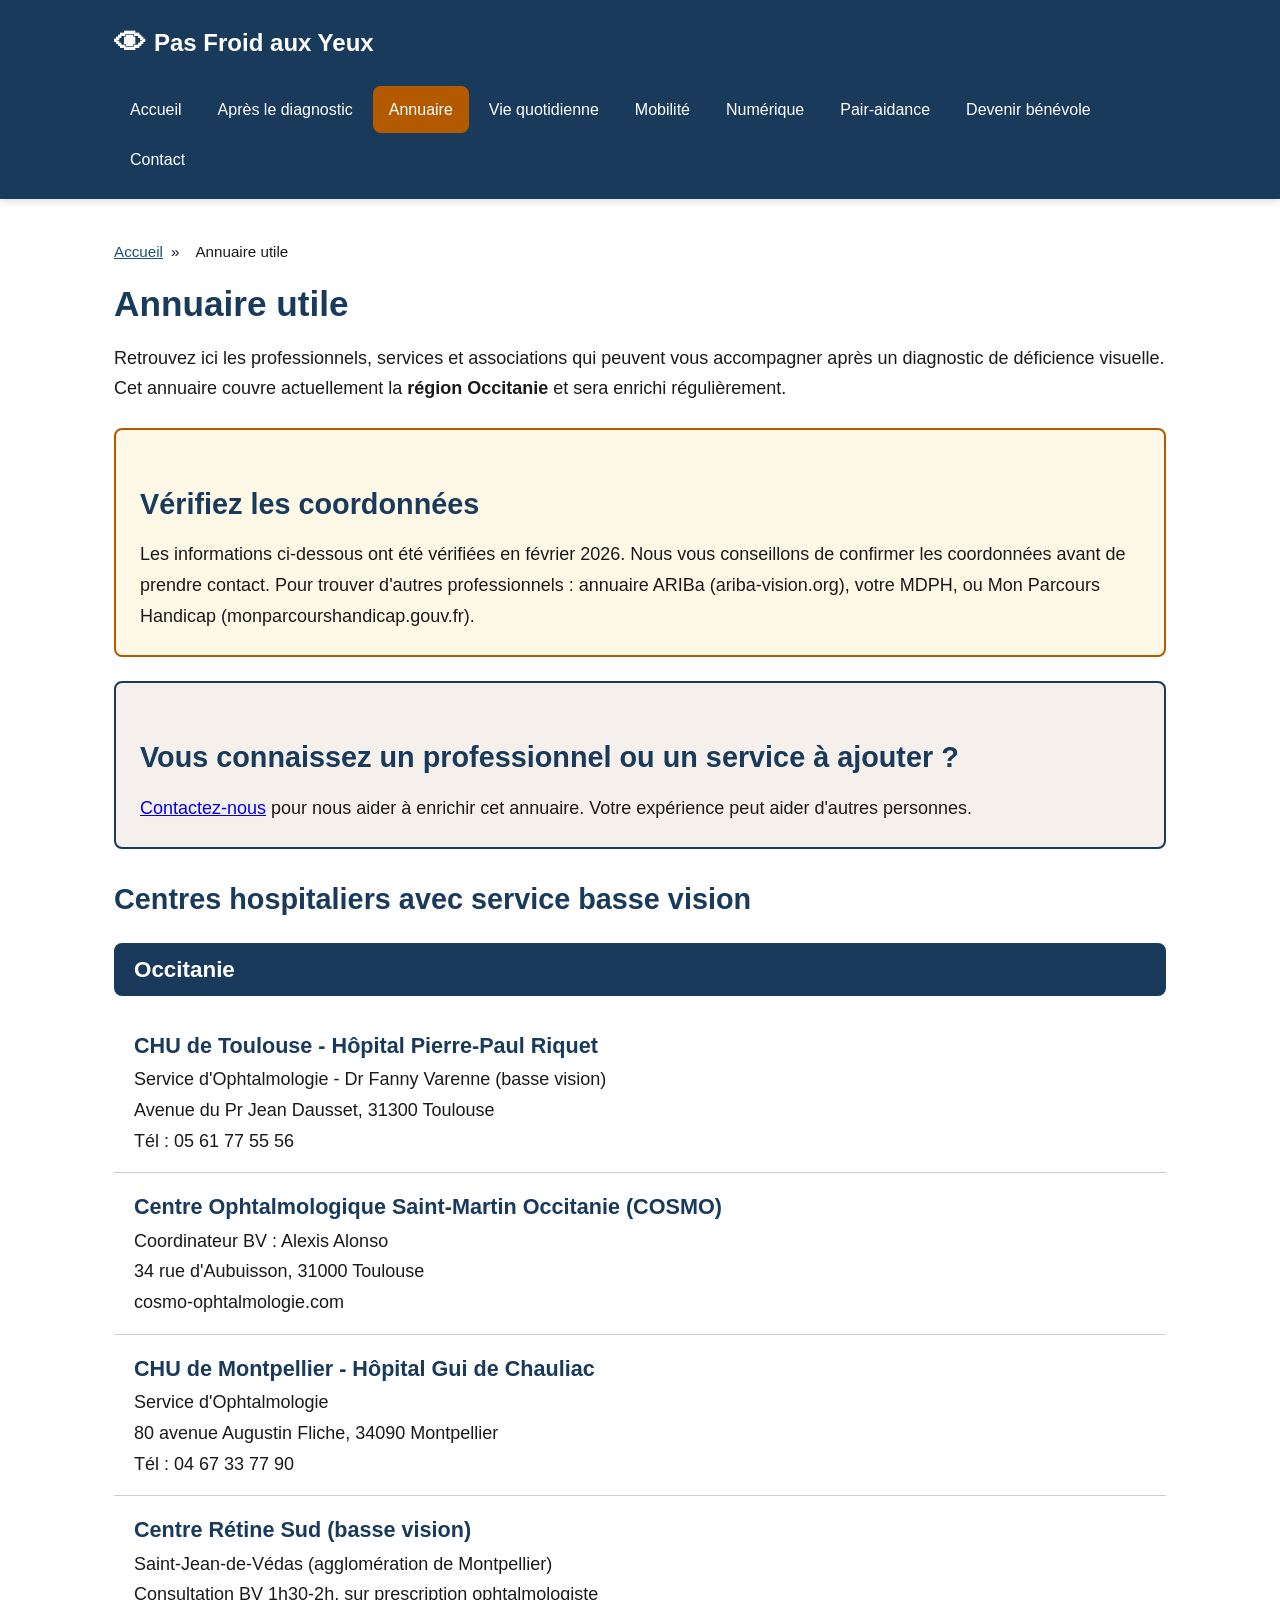
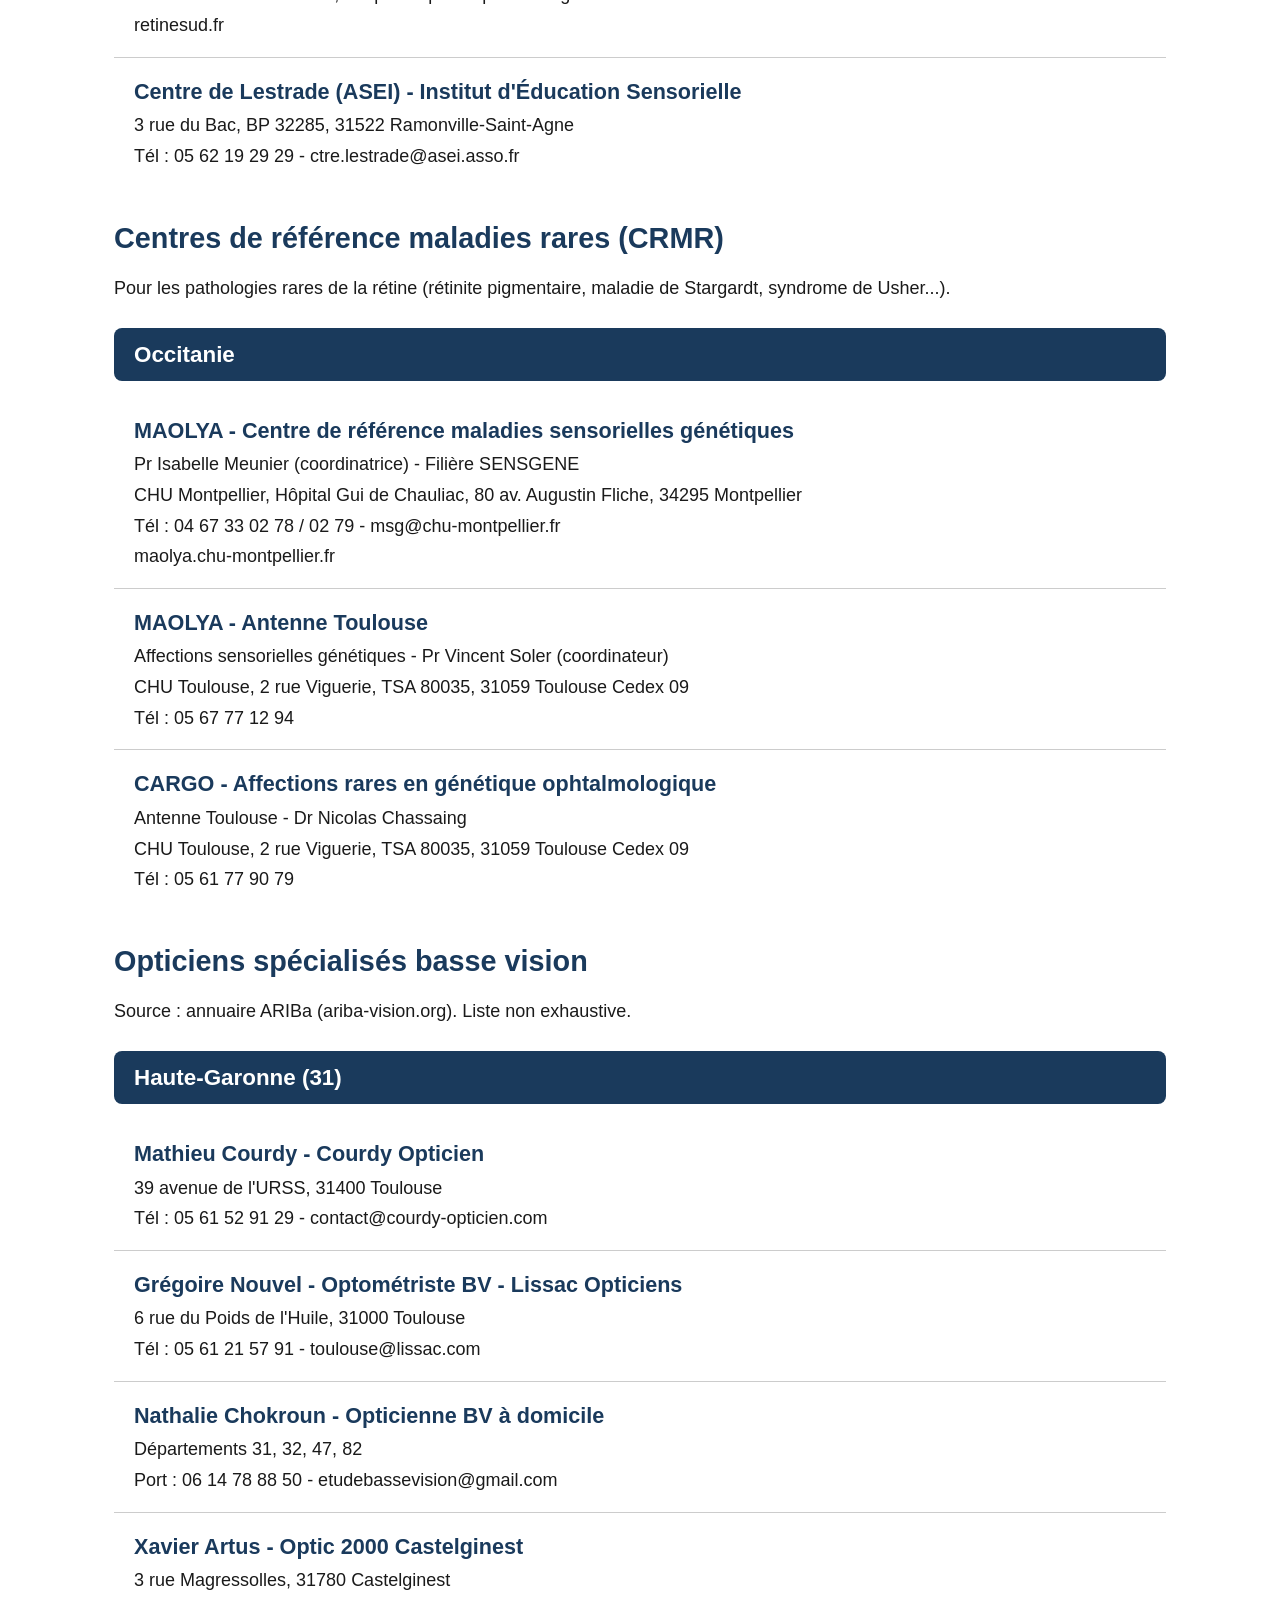
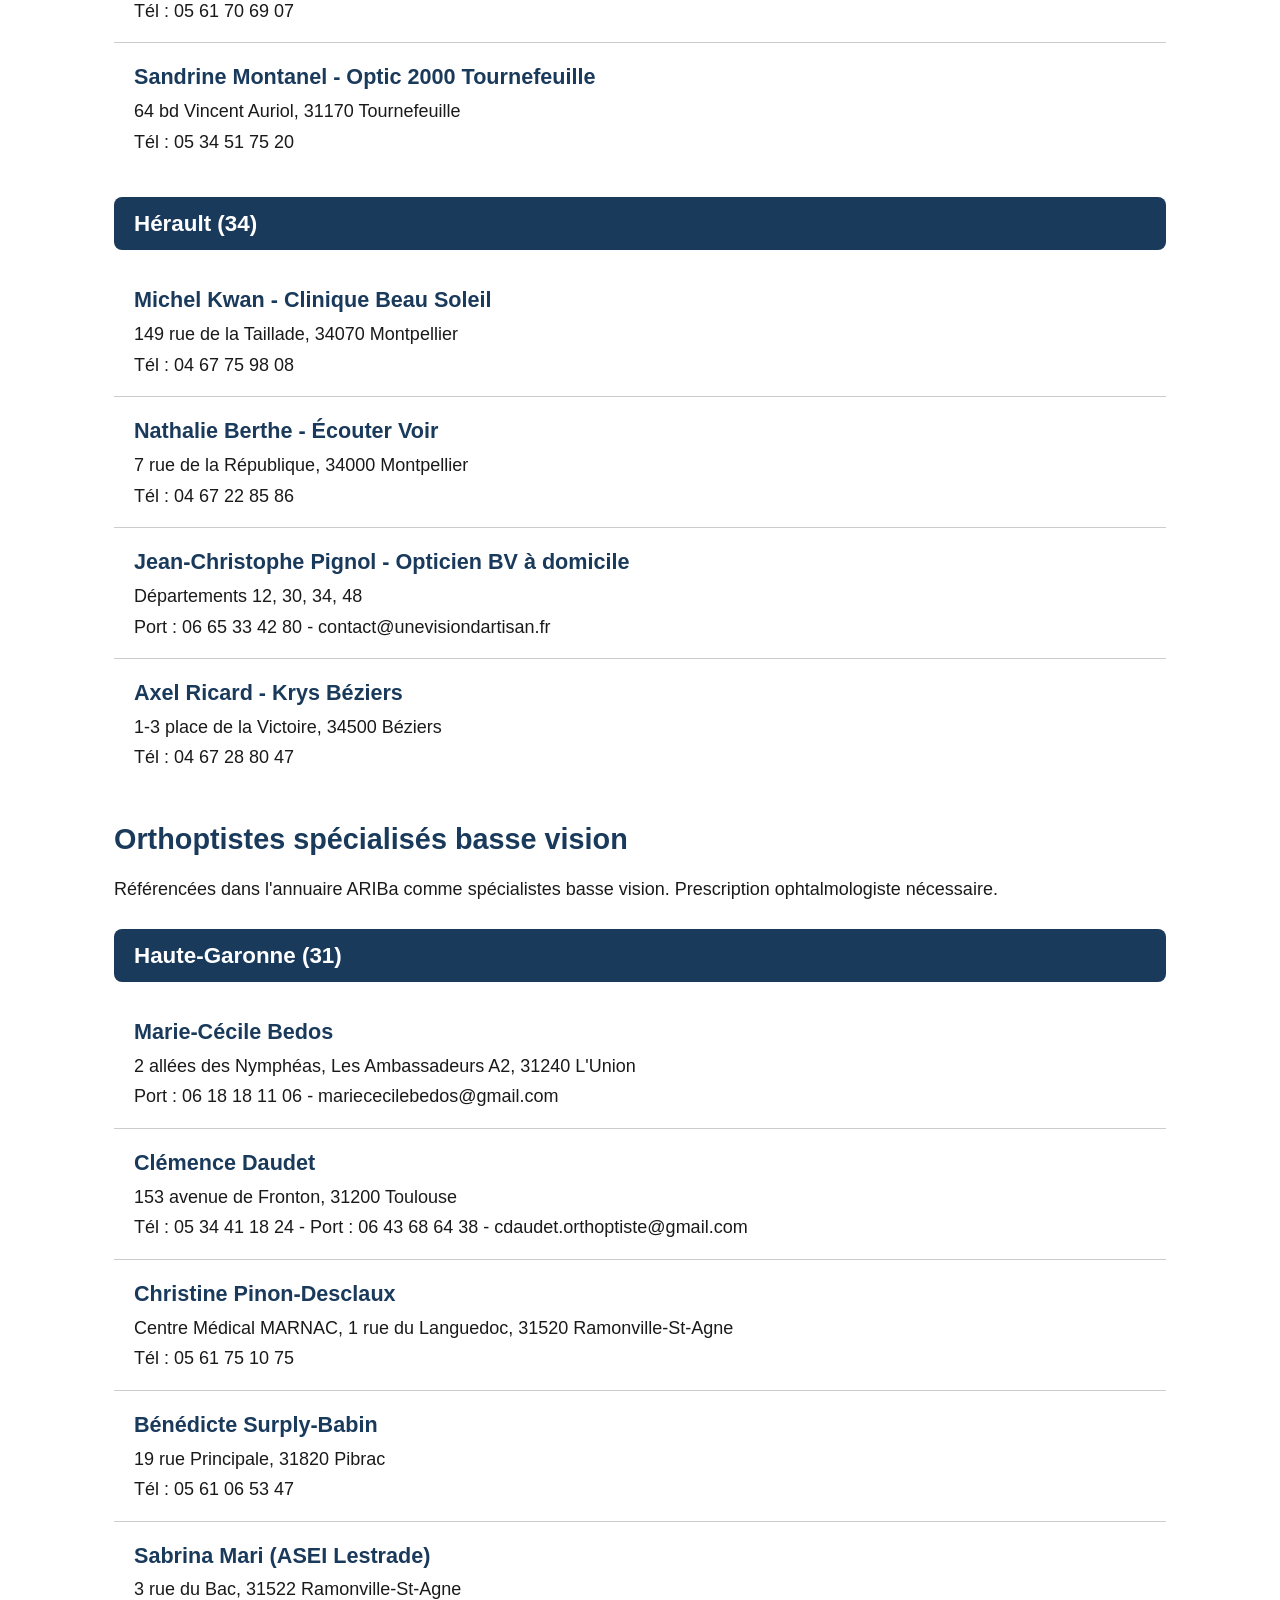
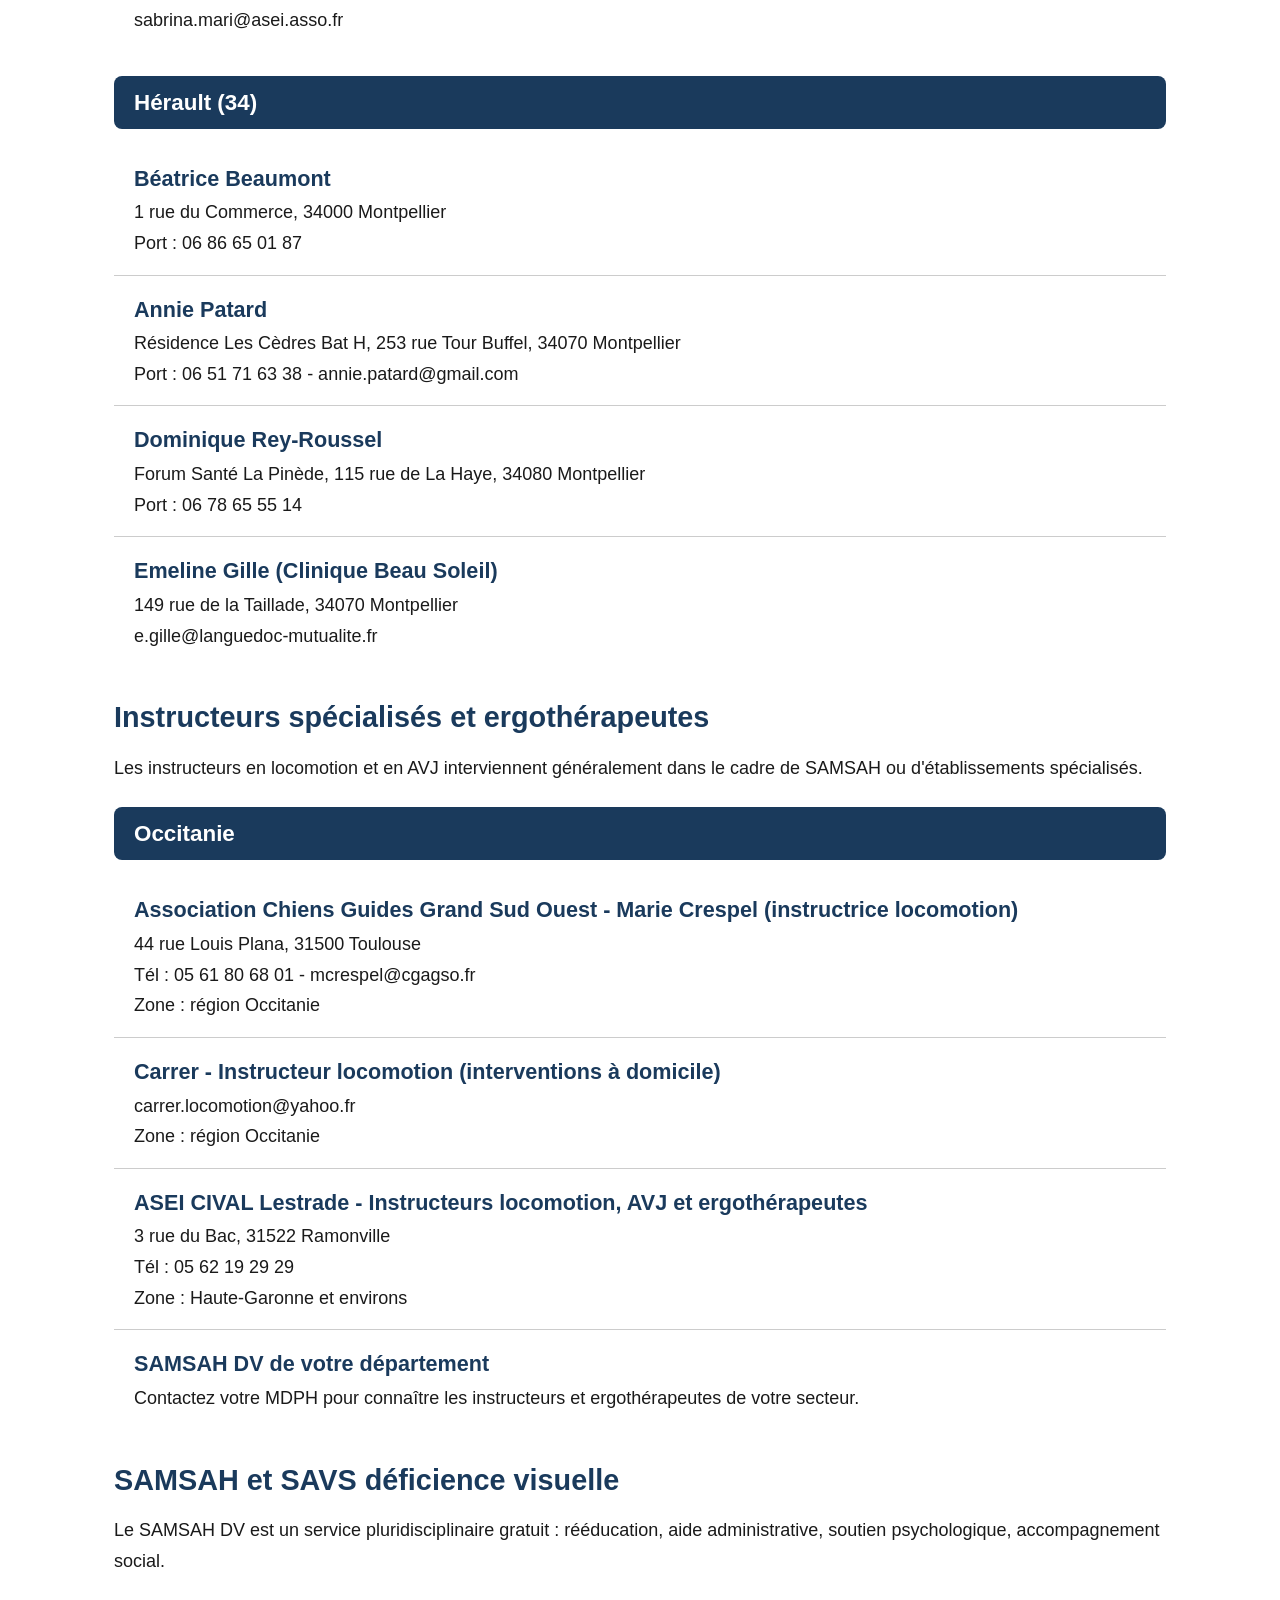
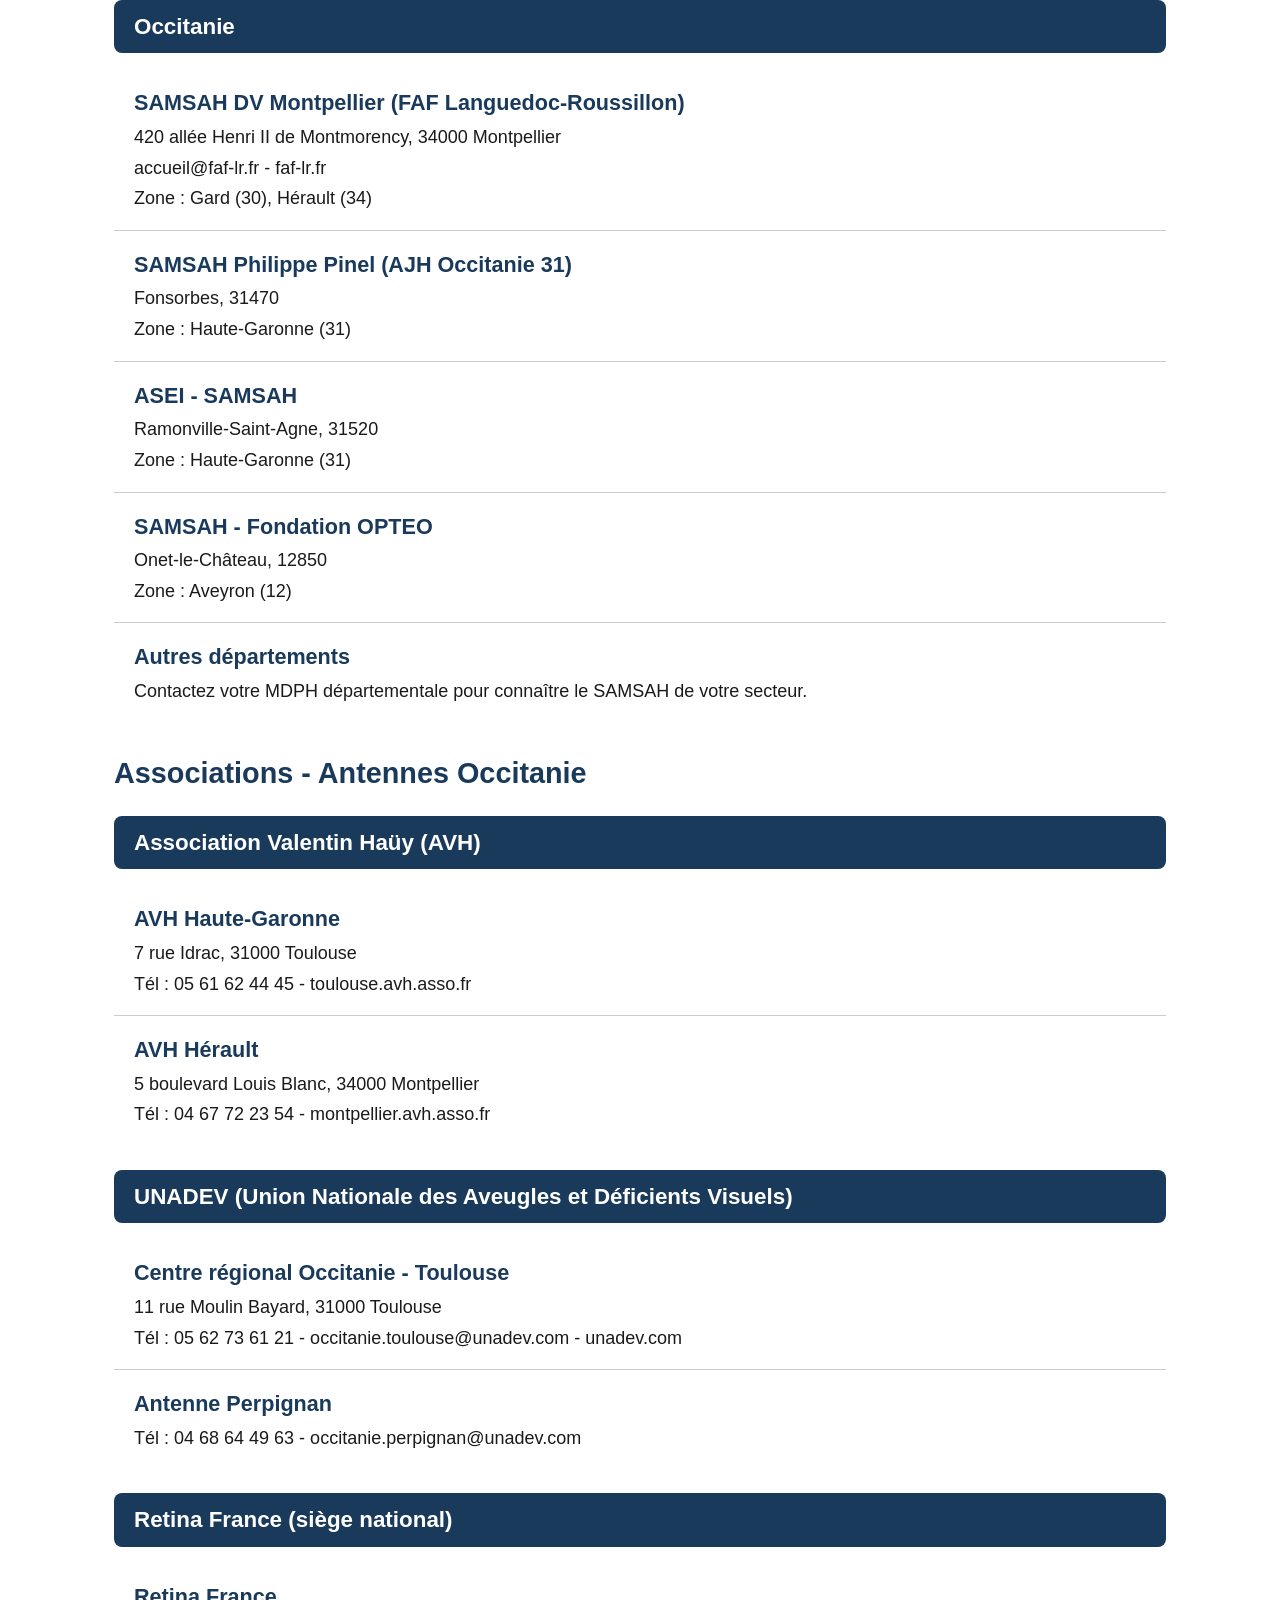
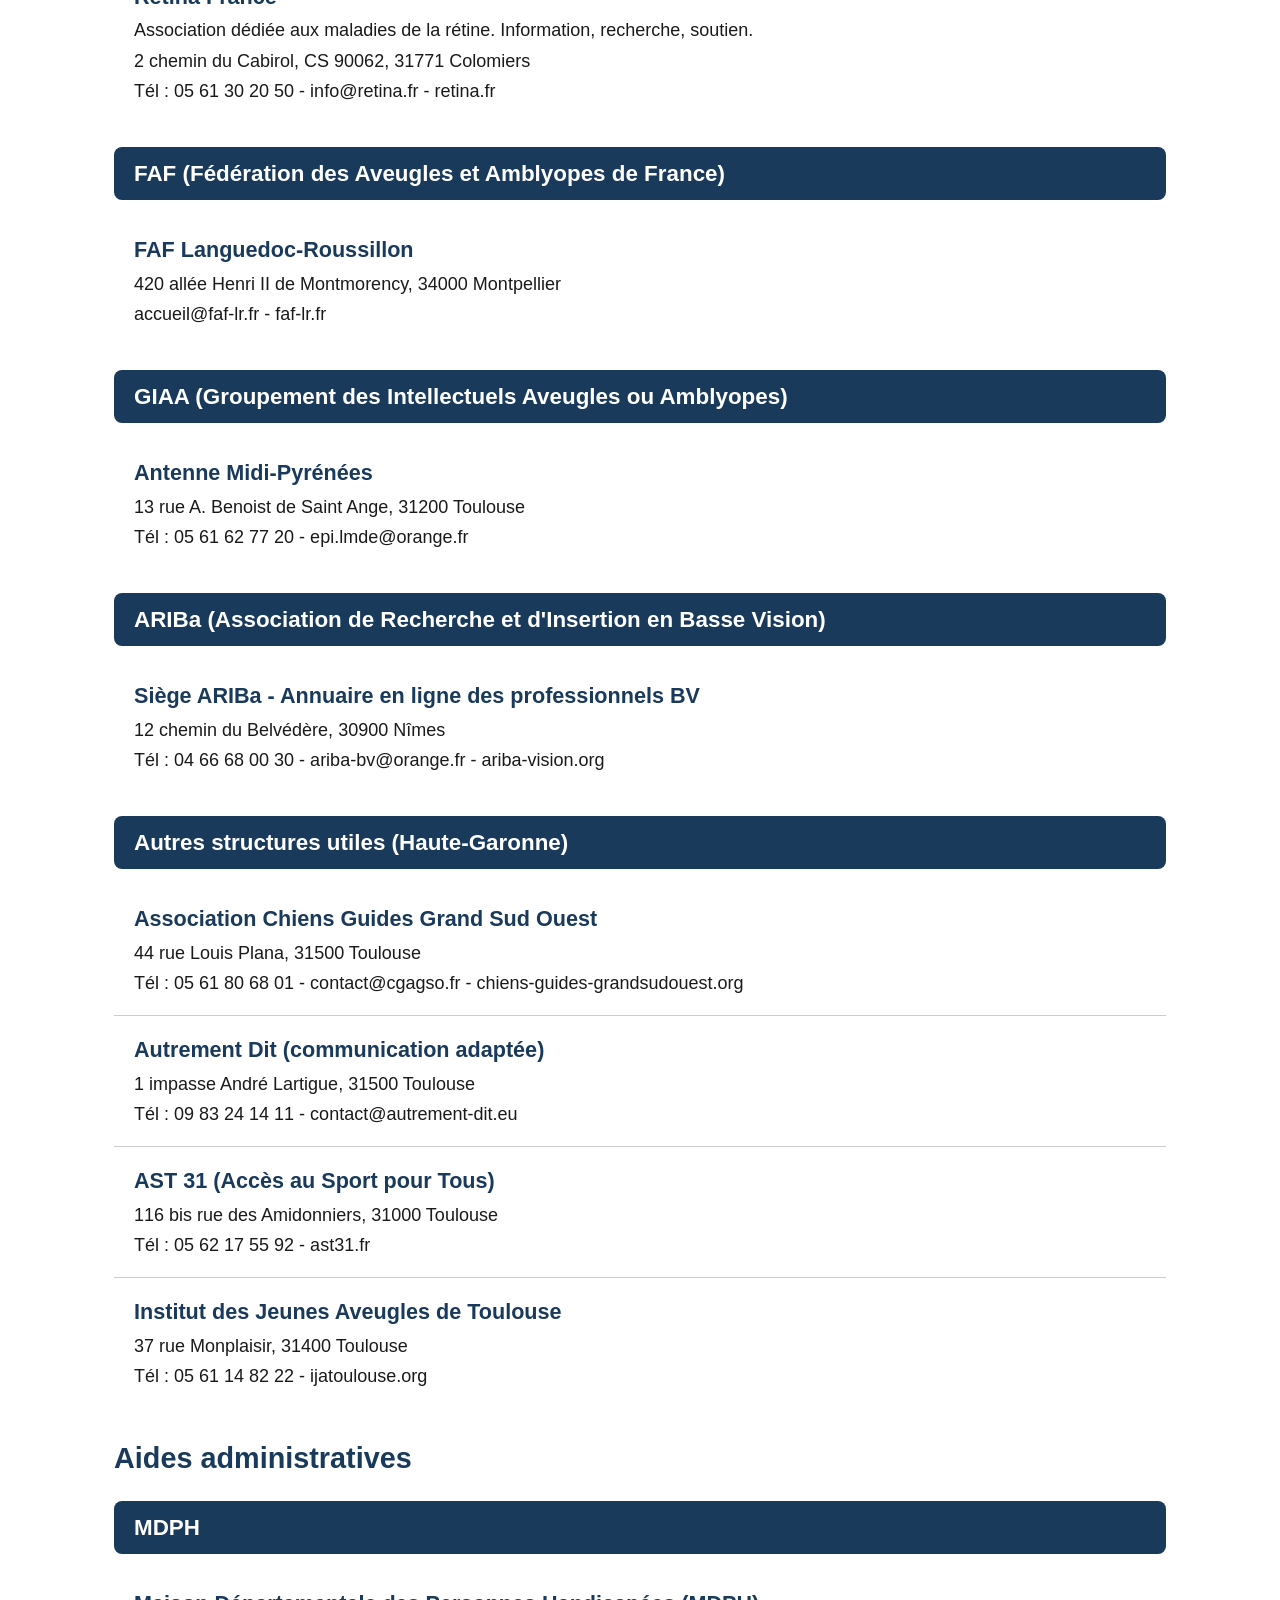
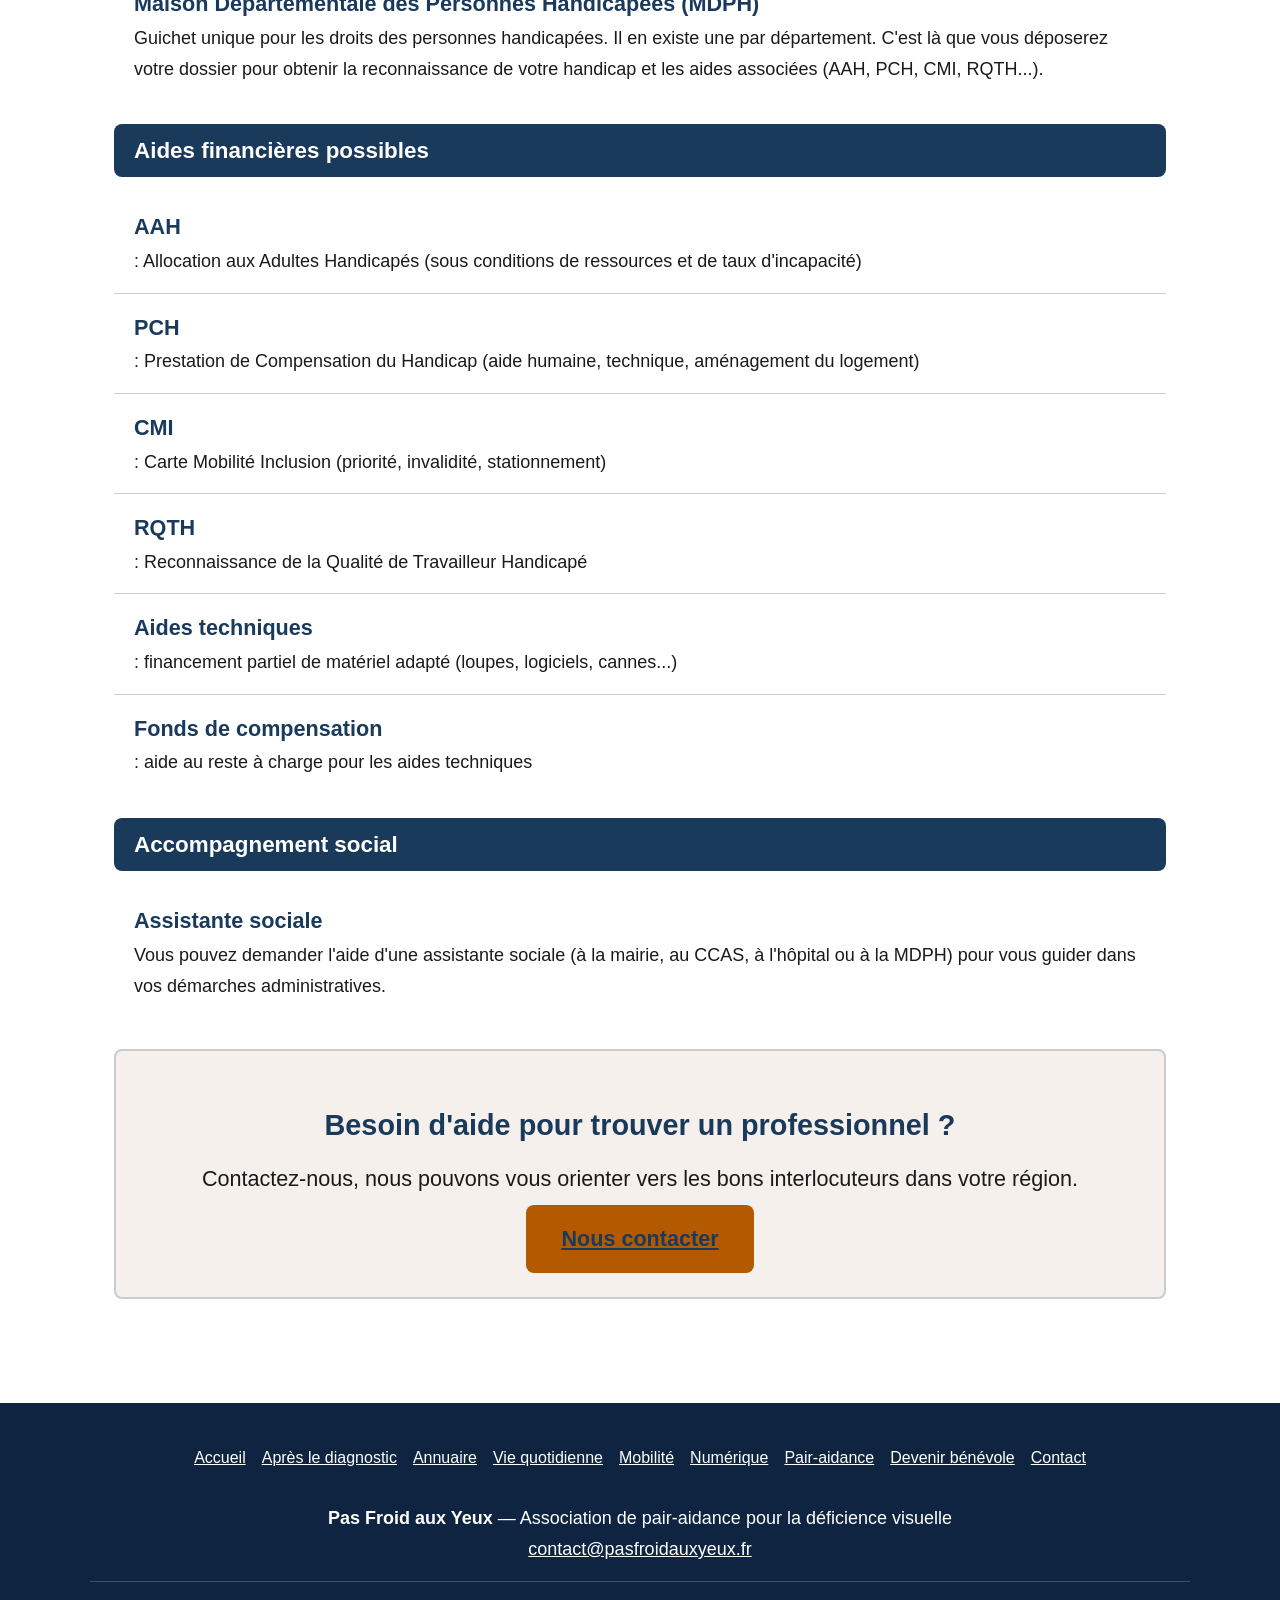
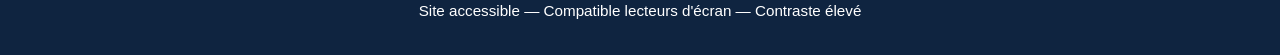
==== commit 5efb67c0: "Ajouter les accents français sur l'ensemble du site Toutes les pages HTML et le JavaScript utilisaie" ====
--- a/annuaire.html
+++ b/annuaire.html
@@ -3,7 +3,7 @@
 <head>
   <meta charset="UTF-8">
   <meta name="viewport" content="width=device-width, initial-scale=1.0">
-  <meta name="description" content="Annuaire des professionnels et services pour les personnes deficientes visuelles : ophtalmologistes, opticiens basse vision, orthoptistes, SAMSAH, associations.">
+  <meta name="description" content="Annuaire des professionnels et services pour les personnes déficientes visuelles : ophtalmologistes, opticiens basse vision, orthoptistes, SAMSAH, associations.">
   <title>Annuaire utile - Pas Froid aux Yeux</title>
   <link rel="stylesheet" href="css/style.css">
 </head>
@@ -13,7 +13,7 @@
 
   <header class="site-header" role="banner">
     <div class="header-inner">
-      <a href="index.html" class="site-logo" aria-label="Pas Froid aux Yeux - Retour a l'accueil">
+      <a href="index.html" class="site-logo" aria-label="Pas Froid aux Yeux - Retour à l'accueil">
         <span class="logo-icon" aria-hidden="true">&#128065;</span>
         Pas Froid aux Yeux
       </a>
@@ -21,13 +21,13 @@
       <nav class="main-nav" id="navigation-principale" aria-label="Navigation principale">
         <ul>
           <li><a href="index.html">Accueil</a></li>
-          <li><a href="diagnostic.html">Apres le diagnostic</a></li>
+          <li><a href="diagnostic.html">Après le diagnostic</a></li>
           <li><a href="annuaire.html">Annuaire</a></li>
           <li><a href="conseils.html">Vie quotidienne</a></li>
-          <li><a href="mobilite.html">Mobilite</a></li>
-          <li><a href="numerique.html">Numerique</a></li>
+          <li><a href="mobilite.html">Mobilité</a></li>
+          <li><a href="numerique.html">Numérique</a></li>
           <li><a href="pair-aidance.html">Pair-aidance</a></li>
-          <li><a href="benevole.html">Devenir benevole</a></li>
+          <li><a href="benevole.html">Devenir bénévole</a></li>
           <li><a href="contact.html">Contact</a></li>
         </ul>
       </nav>
@@ -47,25 +47,25 @@
 
     <p>
       Retrouvez ici les professionnels, services et associations qui peuvent vous accompagner
-      apres un diagnostic de deficience visuelle. Cet annuaire couvre actuellement la
-      <strong>region Occitanie</strong> et sera enrichi regulierement.
+      après un diagnostic de déficience visuelle. Cet annuaire couvre actuellement la
+      <strong>région Occitanie</strong> et sera enrichi régulièrement.
     </p>
 
     <div class="info-box warning">
-      <h2>Verifiez les coordonnees</h2>
+      <h2>Vérifiez les coordonnées</h2>
       <p>
-        Les informations ci-dessous ont ete verifiees en fevrier 2026. Nous vous
-        conseillons de confirmer les coordonnees avant de prendre contact.
+        Les informations ci-dessous ont été vérifiées en février 2026. Nous vous
+        conseillons de confirmer les coordonnées avant de prendre contact.
         Pour trouver d'autres professionnels : annuaire ARIBa (ariba-vision.org),
         votre MDPH, ou Mon Parcours Handicap (monparcourshandicap.gouv.fr).
       </p>
     </div>
 
     <div class="info-box">
-      <h2>Vous connaissez un professionnel ou un service a ajouter ?</h2>
+      <h2>Vous connaissez un professionnel ou un service à ajouter ?</h2>
       <p>
-        <a href="contact.html">Contactez-nous</a> pour nous aider a enrichir cet annuaire.
-        Votre experience peut aider d'autres personnes.
+        <a href="contact.html">Contactez-nous</a> pour nous aider à enrichir cet annuaire.
+        Votre expérience peut aider d'autres personnes.
       </p>
     </div>
 
@@ -76,10 +76,10 @@
       <h3>Occitanie</h3>
       <ul class="directory-list" role="list">
         <li>
-          <strong>CHU de Toulouse - Hopital Pierre-Paul Riquet</strong>
+          <strong>CHU de Toulouse - Hôpital Pierre-Paul Riquet</strong>
           Service d'Ophtalmologie - Dr Fanny Varenne (basse vision)<br>
           Avenue du Pr Jean Dausset, 31300 Toulouse<br>
-          Tel : 05 61 77 55 56
+          Tél : 05 61 77 55 56
         </li>
         <li>
           <strong>Centre Ophtalmologique Saint-Martin Occitanie (COSMO)</strong>
@@ -88,57 +88,57 @@
           cosmo-ophtalmologie.com
         </li>
         <li>
-          <strong>CHU de Montpellier - Hopital Gui de Chauliac</strong>
+          <strong>CHU de Montpellier - Hôpital Gui de Chauliac</strong>
           Service d'Ophtalmologie<br>
           80 avenue Augustin Fliche, 34090 Montpellier<br>
-          Tel : 04 67 33 77 90
-        </li>
-        <li>
-          <strong>Centre Retine Sud (basse vision)</strong>
-          Saint-Jean-de-Vedas (agglomeration de Montpellier)<br>
+          Tél : 04 67 33 77 90
+        </li>
+        <li>
+          <strong>Centre Rétine Sud (basse vision)</strong>
+          Saint-Jean-de-Védas (agglomération de Montpellier)<br>
           Consultation BV 1h30-2h, sur prescription ophtalmologiste<br>
           retinesud.fr
         </li>
         <li>
-          <strong>Centre de Lestrade (ASEI) - Institut d'Education Sensorielle</strong>
+          <strong>Centre de Lestrade (ASEI) - Institut d'Éducation Sensorielle</strong>
           3 rue du Bac, BP 32285, 31522 Ramonville-Saint-Agne<br>
-          Tel : 05 62 19 29 29 - ctre.lestrade@asei.asso.fr
-        </li>
-      </ul>
-    </section>
-
-    <!-- Centres de reference maladies rares -->
-    <section class="directory-section">
-      <h2>Centres de reference maladies rares (CRMR)</h2>
-      <p>Pour les pathologies rares de la retine (retinite pigmentaire, maladie de Stargardt, syndrome de Usher...).</p>
+          Tél : 05 62 19 29 29 - ctre.lestrade@asei.asso.fr
+        </li>
+      </ul>
+    </section>
+
+    <!-- Centres de référence maladies rares -->
+    <section class="directory-section">
+      <h2>Centres de référence maladies rares (CRMR)</h2>
+      <p>Pour les pathologies rares de la rétine (rétinite pigmentaire, maladie de Stargardt, syndrome de Usher...).</p>
 
       <h3>Occitanie</h3>
       <ul class="directory-list" role="list">
         <li>
-          <strong>MAOLYA - Centre de reference maladies sensorielles genetiques</strong>
-          Pr Isabelle Meunier (coordinatrice) - Filiere SENSGENE<br>
-          CHU Montpellier, Hopital Gui de Chauliac, 80 av. Augustin Fliche, 34295 Montpellier<br>
-          Tel : 04 67 33 02 78 / 02 79 - msg@chu-montpellier.fr<br>
+          <strong>MAOLYA - Centre de référence maladies sensorielles génétiques</strong>
+          Pr Isabelle Meunier (coordinatrice) - Filière SENSGENE<br>
+          CHU Montpellier, Hôpital Gui de Chauliac, 80 av. Augustin Fliche, 34295 Montpellier<br>
+          Tél : 04 67 33 02 78 / 02 79 - msg@chu-montpellier.fr<br>
           maolya.chu-montpellier.fr
         </li>
         <li>
           <strong>MAOLYA - Antenne Toulouse</strong>
-          Affections sensorielles genetiques - Pr Vincent Soler (coordinateur)<br>
+          Affections sensorielles génétiques - Pr Vincent Soler (coordinateur)<br>
           CHU Toulouse, 2 rue Viguerie, TSA 80035, 31059 Toulouse Cedex 09<br>
-          Tel : 05 67 77 12 94
-        </li>
-        <li>
-          <strong>CARGO - Affections rares en genetique ophtalmologique</strong>
+          Tél : 05 67 77 12 94
+        </li>
+        <li>
+          <strong>CARGO - Affections rares en génétique ophtalmologique</strong>
           Antenne Toulouse - Dr Nicolas Chassaing<br>
           CHU Toulouse, 2 rue Viguerie, TSA 80035, 31059 Toulouse Cedex 09<br>
-          Tel : 05 61 77 90 79
+          Tél : 05 61 77 90 79
         </li>
       </ul>
     </section>
 
     <!-- Opticiens basse vision -->
     <section class="directory-section">
-      <h2>Opticiens specialises basse vision</h2>
+      <h2>Opticiens spécialisés basse vision</h2>
       <p>Source : annuaire ARIBa (ariba-vision.org). Liste non exhaustive.</p>
 
       <h3>Haute-Garonne (31)</h3>
@@ -146,81 +146,81 @@
         <li>
           <strong>Mathieu Courdy - Courdy Opticien</strong>
           39 avenue de l'URSS, 31400 Toulouse<br>
-          Tel : 05 61 52 91 29 - contact@courdy-opticien.com
-        </li>
-        <li>
-          <strong>Gregoire Nouvel - Optometriste BV - Lissac Opticiens</strong>
+          Tél : 05 61 52 91 29 - contact@courdy-opticien.com
+        </li>
+        <li>
+          <strong>Grégoire Nouvel - Optométriste BV - Lissac Opticiens</strong>
           6 rue du Poids de l'Huile, 31000 Toulouse<br>
-          Tel : 05 61 21 57 91 - toulouse@lissac.com
-        </li>
-        <li>
-          <strong>Nathalie Chokroun - Opticienne BV a domicile</strong>
-          Departements 31, 32, 47, 82<br>
+          Tél : 05 61 21 57 91 - toulouse@lissac.com
+        </li>
+        <li>
+          <strong>Nathalie Chokroun - Opticienne BV à domicile</strong>
+          Départements 31, 32, 47, 82<br>
           Port : 06 14 78 88 50 - etudebassevision@gmail.com
         </li>
         <li>
           <strong>Xavier Artus - Optic 2000 Castelginest</strong>
           3 rue Magressolles, 31780 Castelginest<br>
-          Tel : 05 61 70 69 07
+          Tél : 05 61 70 69 07
         </li>
         <li>
           <strong>Sandrine Montanel - Optic 2000 Tournefeuille</strong>
           64 bd Vincent Auriol, 31170 Tournefeuille<br>
-          Tel : 05 34 51 75 20
-        </li>
-      </ul>
-
-      <h3>Herault (34)</h3>
+          Tél : 05 34 51 75 20
+        </li>
+      </ul>
+
+      <h3>Hérault (34)</h3>
       <ul class="directory-list" role="list">
         <li>
           <strong>Michel Kwan - Clinique Beau Soleil</strong>
           149 rue de la Taillade, 34070 Montpellier<br>
-          Tel : 04 67 75 98 08
-        </li>
-        <li>
-          <strong>Nathalie Berthe - Ecouter Voir</strong>
-          7 rue de la Republique, 34000 Montpellier<br>
-          Tel : 04 67 22 85 86
-        </li>
-        <li>
-          <strong>Jean-Christophe Pignol - Opticien BV a domicile</strong>
-          Departements 12, 30, 34, 48<br>
+          Tél : 04 67 75 98 08
+        </li>
+        <li>
+          <strong>Nathalie Berthe - Écouter Voir</strong>
+          7 rue de la République, 34000 Montpellier<br>
+          Tél : 04 67 22 85 86
+        </li>
+        <li>
+          <strong>Jean-Christophe Pignol - Opticien BV à domicile</strong>
+          Départements 12, 30, 34, 48<br>
           Port : 06 65 33 42 80 - contact@unevisiondartisan.fr
         </li>
         <li>
-          <strong>Axel Ricard - Krys Beziers</strong>
-          1-3 place de la Victoire, 34500 Beziers<br>
-          Tel : 04 67 28 80 47
+          <strong>Axel Ricard - Krys Béziers</strong>
+          1-3 place de la Victoire, 34500 Béziers<br>
+          Tél : 04 67 28 80 47
         </li>
       </ul>
     </section>
 
     <!-- Orthoptistes -->
     <section class="directory-section">
-      <h2>Orthoptistes specialises basse vision</h2>
-      <p>Referencees dans l'annuaire ARIBa comme specialistes basse vision. Prescription ophtalmologiste necessaire.</p>
+      <h2>Orthoptistes spécialisés basse vision</h2>
+      <p>Référencées dans l'annuaire ARIBa comme spécialistes basse vision. Prescription ophtalmologiste nécessaire.</p>
 
       <h3>Haute-Garonne (31)</h3>
       <ul class="directory-list" role="list">
         <li>
-          <strong>Marie-Cecile Bedos</strong>
-          2 allees des Nympheas, Les Ambassadeurs A2, 31240 L'Union<br>
+          <strong>Marie-Cécile Bedos</strong>
+          2 allées des Nymphéas, Les Ambassadeurs A2, 31240 L'Union<br>
           Port : 06 18 18 11 06 - mariececilebedos@gmail.com
         </li>
         <li>
-          <strong>Clemence Daudet</strong>
+          <strong>Clémence Daudet</strong>
           153 avenue de Fronton, 31200 Toulouse<br>
-          Tel : 05 34 41 18 24 - Port : 06 43 68 64 38 - cdaudet.orthoptiste@gmail.com
+          Tél : 05 34 41 18 24 - Port : 06 43 68 64 38 - cdaudet.orthoptiste@gmail.com
         </li>
         <li>
           <strong>Christine Pinon-Desclaux</strong>
-          Centre Medical MARNAC, 1 rue du Languedoc, 31520 Ramonville-St-Agne<br>
-          Tel : 05 61 75 10 75
-        </li>
-        <li>
-          <strong>Benedicte Surply-Babin</strong>
+          Centre Médical MARNAC, 1 rue du Languedoc, 31520 Ramonville-St-Agne<br>
+          Tél : 05 61 75 10 75
+        </li>
+        <li>
+          <strong>Bénédicte Surply-Babin</strong>
           19 rue Principale, 31820 Pibrac<br>
-          Tel : 05 61 06 53 47
+          Tél : 05 61 06 53 47
         </li>
         <li>
           <strong>Sabrina Mari (ASEI Lestrade)</strong>
@@ -229,21 +229,21 @@
         </li>
       </ul>
 
-      <h3>Herault (34)</h3>
-      <ul class="directory-list" role="list">
-        <li>
-          <strong>Beatrice Beaumont</strong>
+      <h3>Hérault (34)</h3>
+      <ul class="directory-list" role="list">
+        <li>
+          <strong>Béatrice Beaumont</strong>
           1 rue du Commerce, 34000 Montpellier<br>
           Port : 06 86 65 01 87
         </li>
         <li>
           <strong>Annie Patard</strong>
-          Residence Les Cedres Bat H, 253 rue Tour Buffel, 34070 Montpellier<br>
+          Résidence Les Cèdres Bat H, 253 rue Tour Buffel, 34070 Montpellier<br>
           Port : 06 51 71 63 38 - annie.patard@gmail.com
         </li>
         <li>
           <strong>Dominique Rey-Roussel</strong>
-          Forum Sante La Pinede, 115 rue de La Haye, 34080 Montpellier<br>
+          Forum Santé La Pinède, 115 rue de La Haye, 34080 Montpellier<br>
           Port : 06 78 65 55 14
         </li>
         <li>
@@ -254,49 +254,49 @@
       </ul>
     </section>
 
-    <!-- Instructeurs et ergotherapeutes -->
-    <section class="directory-section">
-      <h2>Instructeurs specialises et ergotherapeutes</h2>
-      <p>Les instructeurs en locomotion et en AVJ interviennent generalement dans le cadre de SAMSAH ou d'etablissements specialises.</p>
+    <!-- Instructeurs et ergothérapeutes -->
+    <section class="directory-section">
+      <h2>Instructeurs spécialisés et ergothérapeutes</h2>
+      <p>Les instructeurs en locomotion et en AVJ interviennent généralement dans le cadre de SAMSAH ou d'établissements spécialisés.</p>
 
       <h3>Occitanie</h3>
       <ul class="directory-list" role="list">
         <li>
           <strong>Association Chiens Guides Grand Sud Ouest - Marie Crespel (instructrice locomotion)</strong>
           44 rue Louis Plana, 31500 Toulouse<br>
-          Tel : 05 61 80 68 01 - mcrespel@cgagso.fr<br>
-          Zone : region Occitanie
-        </li>
-        <li>
-          <strong>Carrer - Instructeur locomotion (interventions a domicile)</strong>
+          Tél : 05 61 80 68 01 - mcrespel@cgagso.fr<br>
+          Zone : région Occitanie
+        </li>
+        <li>
+          <strong>Carrer - Instructeur locomotion (interventions à domicile)</strong>
           carrer.locomotion@yahoo.fr<br>
-          Zone : region Occitanie
-        </li>
-        <li>
-          <strong>ASEI CIVAL Lestrade - Instructeurs locomotion, AVJ et ergotherapeutes</strong>
+          Zone : région Occitanie
+        </li>
+        <li>
+          <strong>ASEI CIVAL Lestrade - Instructeurs locomotion, AVJ et ergothérapeutes</strong>
           3 rue du Bac, 31522 Ramonville<br>
-          Tel : 05 62 19 29 29<br>
+          Tél : 05 62 19 29 29<br>
           Zone : Haute-Garonne et environs
         </li>
         <li>
-          <strong>SAMSAH DV de votre departement</strong>
-          Contactez votre MDPH pour connaitre les instructeurs et ergotherapeutes de votre secteur.
+          <strong>SAMSAH DV de votre département</strong>
+          Contactez votre MDPH pour connaître les instructeurs et ergothérapeutes de votre secteur.
         </li>
       </ul>
     </section>
 
     <!-- SAMSAH et SAVS -->
     <section class="directory-section">
-      <h2>SAMSAH et SAVS deficience visuelle</h2>
-      <p>Le SAMSAH DV est un service pluridisciplinaire gratuit : reeducation, aide administrative, soutien psychologique, accompagnement social.</p>
+      <h2>SAMSAH et SAVS déficience visuelle</h2>
+      <p>Le SAMSAH DV est un service pluridisciplinaire gratuit : rééducation, aide administrative, soutien psychologique, accompagnement social.</p>
 
       <h3>Occitanie</h3>
       <ul class="directory-list" role="list">
         <li>
           <strong>SAMSAH DV Montpellier (FAF Languedoc-Roussillon)</strong>
-          420 allee Henri II de Montmorency, 34000 Montpellier<br>
+          420 allée Henri II de Montmorency, 34000 Montpellier<br>
           accueil@faf-lr.fr - faf-lr.fr<br>
-          Zone : Gard (30), Herault (34)
+          Zone : Gard (30), Hérault (34)
         </li>
         <li>
           <strong>SAMSAH Philippe Pinel (AJH Occitanie 31)</strong>
@@ -310,12 +310,12 @@
         </li>
         <li>
           <strong>SAMSAH - Fondation OPTEO</strong>
-          Onet-le-Chateau, 12850<br>
+          Onet-le-Château, 12850<br>
           Zone : Aveyron (12)
         </li>
         <li>
-          <strong>Autres departements</strong>
-          Contactez votre MDPH departementale pour connaitre le SAMSAH de votre secteur.
+          <strong>Autres départements</strong>
+          Contactez votre MDPH départementale pour connaître le SAMSAH de votre secteur.
         </li>
       </ul>
     </section>
@@ -324,48 +324,48 @@
     <section class="directory-section">
       <h2>Associations - Antennes Occitanie</h2>
 
-      <h3>Association Valentin Hauy (AVH)</h3>
+      <h3>Association Valentin Haüy (AVH)</h3>
       <ul class="directory-list" role="list">
         <li>
           <strong>AVH Haute-Garonne</strong>
           7 rue Idrac, 31000 Toulouse<br>
-          Tel : 05 61 62 44 45 - toulouse.avh.asso.fr
-        </li>
-        <li>
-          <strong>AVH Herault</strong>
+          Tél : 05 61 62 44 45 - toulouse.avh.asso.fr
+        </li>
+        <li>
+          <strong>AVH Hérault</strong>
           5 boulevard Louis Blanc, 34000 Montpellier<br>
-          Tel : 04 67 72 23 54 - montpellier.avh.asso.fr
-        </li>
-      </ul>
-
-      <h3>UNADEV (Union Nationale des Aveugles et Deficients Visuels)</h3>
-      <ul class="directory-list" role="list">
-        <li>
-          <strong>Centre regional Occitanie - Toulouse</strong>
+          Tél : 04 67 72 23 54 - montpellier.avh.asso.fr
+        </li>
+      </ul>
+
+      <h3>UNADEV (Union Nationale des Aveugles et Déficients Visuels)</h3>
+      <ul class="directory-list" role="list">
+        <li>
+          <strong>Centre régional Occitanie - Toulouse</strong>
           11 rue Moulin Bayard, 31000 Toulouse<br>
-          Tel : 05 62 73 61 21 - occitanie.toulouse@unadev.com - unadev.com
+          Tél : 05 62 73 61 21 - occitanie.toulouse@unadev.com - unadev.com
         </li>
         <li>
           <strong>Antenne Perpignan</strong>
-          Tel : 04 68 64 49 63 - occitanie.perpignan@unadev.com
-        </li>
-      </ul>
-
-      <h3>Retina France (siege national)</h3>
+          Tél : 04 68 64 49 63 - occitanie.perpignan@unadev.com
+        </li>
+      </ul>
+
+      <h3>Retina France (siège national)</h3>
       <ul class="directory-list" role="list">
         <li>
           <strong>Retina France</strong>
-          Association dediee aux maladies de la retine. Information, recherche, soutien.<br>
+          Association dédiée aux maladies de la rétine. Information, recherche, soutien.<br>
           2 chemin du Cabirol, CS 90062, 31771 Colomiers<br>
-          Tel : 05 61 30 20 50 - info@retina.fr - retina.fr
-        </li>
-      </ul>
-
-      <h3>FAF (Federation des Aveugles et Amblyopes de France)</h3>
+          Tél : 05 61 30 20 50 - info@retina.fr - retina.fr
+        </li>
+      </ul>
+
+      <h3>FAF (Fédération des Aveugles et Amblyopes de France)</h3>
       <ul class="directory-list" role="list">
         <li>
           <strong>FAF Languedoc-Roussillon</strong>
-          420 allee Henri II de Montmorency, 34000 Montpellier<br>
+          420 allée Henri II de Montmorency, 34000 Montpellier<br>
           accueil@faf-lr.fr - faf-lr.fr
         </li>
       </ul>
@@ -373,18 +373,18 @@
       <h3>GIAA (Groupement des Intellectuels Aveugles ou Amblyopes)</h3>
       <ul class="directory-list" role="list">
         <li>
-          <strong>Antenne Midi-Pyrenees</strong>
+          <strong>Antenne Midi-Pyrénées</strong>
           13 rue A. Benoist de Saint Ange, 31200 Toulouse<br>
-          Tel : 05 61 62 77 20 - epi.lmde@orange.fr
+          Tél : 05 61 62 77 20 - epi.lmde@orange.fr
         </li>
       </ul>
 
       <h3>ARIBa (Association de Recherche et d'Insertion en Basse Vision)</h3>
       <ul class="directory-list" role="list">
         <li>
-          <strong>Siege ARIBa - Annuaire en ligne des professionnels BV</strong>
-          12 chemin du Belvedere, 30900 Nimes<br>
-          Tel : 04 66 68 00 30 - ariba-bv@orange.fr - ariba-vision.org
+          <strong>Siège ARIBa - Annuaire en ligne des professionnels BV</strong>
+          12 chemin du Belvédère, 30900 Nîmes<br>
+          Tél : 04 66 68 00 30 - ariba-bv@orange.fr - ariba-vision.org
         </li>
       </ul>
 
@@ -393,22 +393,22 @@
         <li>
           <strong>Association Chiens Guides Grand Sud Ouest</strong>
           44 rue Louis Plana, 31500 Toulouse<br>
-          Tel : 05 61 80 68 01 - contact@cgagso.fr - chiens-guides-grandsudouest.org
-        </li>
-        <li>
-          <strong>Autrement Dit (communication adaptee)</strong>
-          1 impasse Andre Lartigue, 31500 Toulouse<br>
-          Tel : 09 83 24 14 11 - contact@autrement-dit.eu
-        </li>
-        <li>
-          <strong>AST 31 (Acces au Sport pour Tous)</strong>
+          Tél : 05 61 80 68 01 - contact@cgagso.fr - chiens-guides-grandsudouest.org
+        </li>
+        <li>
+          <strong>Autrement Dit (communication adaptée)</strong>
+          1 impasse André Lartigue, 31500 Toulouse<br>
+          Tél : 09 83 24 14 11 - contact@autrement-dit.eu
+        </li>
+        <li>
+          <strong>AST 31 (Accès au Sport pour Tous)</strong>
           116 bis rue des Amidonniers, 31000 Toulouse<br>
-          Tel : 05 62 17 55 92 - ast31.fr
+          Tél : 05 62 17 55 92 - ast31.fr
         </li>
         <li>
           <strong>Institut des Jeunes Aveugles de Toulouse</strong>
           37 rue Monplaisir, 31400 Toulouse<br>
-          Tel : 05 61 14 82 22 - ijatoulouse.org
+          Tél : 05 61 14 82 22 - ijatoulouse.org
         </li>
       </ul>
     </section>
@@ -420,32 +420,32 @@
       <h3>MDPH</h3>
       <ul class="directory-list" role="list">
         <li>
-          <strong>Maison Departementale des Personnes Handicapees (MDPH)</strong>
-          Guichet unique pour les droits des personnes handicapees. Il en existe une par departement.
-          C'est la que vous deposerez votre dossier pour obtenir la reconnaissance de votre handicap
-          et les aides associees (AAH, PCH, CMI, RQTH...).
-        </li>
-      </ul>
-
-      <h3>Aides financieres possibles</h3>
-      <ul class="directory-list" role="list">
-        <li>
-          <strong>AAH</strong> : Allocation aux Adultes Handicapes (sous conditions de ressources et de taux d'incapacite)
-        </li>
-        <li>
-          <strong>PCH</strong> : Prestation de Compensation du Handicap (aide humaine, technique, amenagement du logement)
-        </li>
-        <li>
-          <strong>CMI</strong> : Carte Mobilite Inclusion (priorite, invalidite, stationnement)
-        </li>
-        <li>
-          <strong>RQTH</strong> : Reconnaissance de la Qualite de Travailleur Handicape
-        </li>
-        <li>
-          <strong>Aides techniques</strong> : financement partiel de materiel adapte (loupes, logiciels, cannes...)
-        </li>
-        <li>
-          <strong>Fonds de compensation</strong> : aide au reste a charge pour les aides techniques
+          <strong>Maison Départementale des Personnes Handicapées (MDPH)</strong>
+          Guichet unique pour les droits des personnes handicapées. Il en existe une par département.
+          C'est là que vous déposerez votre dossier pour obtenir la reconnaissance de votre handicap
+          et les aides associées (AAH, PCH, CMI, RQTH...).
+        </li>
+      </ul>
+
+      <h3>Aides financières possibles</h3>
+      <ul class="directory-list" role="list">
+        <li>
+          <strong>AAH</strong> : Allocation aux Adultes Handicapés (sous conditions de ressources et de taux d'incapacité)
+        </li>
+        <li>
+          <strong>PCH</strong> : Prestation de Compensation du Handicap (aide humaine, technique, aménagement du logement)
+        </li>
+        <li>
+          <strong>CMI</strong> : Carte Mobilité Inclusion (priorité, invalidité, stationnement)
+        </li>
+        <li>
+          <strong>RQTH</strong> : Reconnaissance de la Qualité de Travailleur Handicapé
+        </li>
+        <li>
+          <strong>Aides techniques</strong> : financement partiel de matériel adapté (loupes, logiciels, cannes...)
+        </li>
+        <li>
+          <strong>Fonds de compensation</strong> : aide au reste à charge pour les aides techniques
         </li>
       </ul>
 
@@ -453,15 +453,15 @@
       <ul class="directory-list" role="list">
         <li>
           <strong>Assistante sociale</strong>
-          Vous pouvez demander l'aide d'une assistante sociale (a la mairie, au CCAS,
-          a l'hopital ou a la MDPH) pour vous guider dans vos demarches administratives.
+          Vous pouvez demander l'aide d'une assistante sociale (à la mairie, au CCAS,
+          à l'hôpital ou à la MDPH) pour vous guider dans vos démarches administratives.
         </li>
       </ul>
     </section>
 
     <section class="quick-contact" aria-label="Contact rapide">
       <h2>Besoin d'aide pour trouver un professionnel ?</h2>
-      <p>Contactez-nous, nous pouvons vous orienter vers les bons interlocuteurs dans votre region.</p>
+      <p>Contactez-nous, nous pouvons vous orienter vers les bons interlocuteurs dans votre région.</p>
       <a href="contact.html" class="btn btn-primary">Nous contacter</a>
     </section>
 
@@ -472,24 +472,24 @@
       <nav aria-label="Navigation secondaire">
         <ul class="footer-nav" role="list">
           <li><a href="index.html">Accueil</a></li>
-          <li><a href="diagnostic.html">Apres le diagnostic</a></li>
+          <li><a href="diagnostic.html">Après le diagnostic</a></li>
           <li><a href="annuaire.html">Annuaire</a></li>
           <li><a href="conseils.html">Vie quotidienne</a></li>
-          <li><a href="mobilite.html">Mobilite</a></li>
-          <li><a href="numerique.html">Numerique</a></li>
+          <li><a href="mobilite.html">Mobilité</a></li>
+          <li><a href="numerique.html">Numérique</a></li>
           <li><a href="pair-aidance.html">Pair-aidance</a></li>
-          <li><a href="benevole.html">Devenir benevole</a></li>
+          <li><a href="benevole.html">Devenir bénévole</a></li>
           <li><a href="contact.html">Contact</a></li>
         </ul>
       </nav>
       <div class="footer-contact">
         <p>
-          <strong>Pas Froid aux Yeux</strong> &mdash; Association de pair-aidance pour la deficience visuelle<br>
+          <strong>Pas Froid aux Yeux</strong> &mdash; Association de pair-aidance pour la déficience visuelle<br>
           <a href="mailto:contact@pasfroidauxyeux.fr">contact@pasfroidauxyeux.fr</a>
         </p>
       </div>
       <div class="footer-accessibility">
-        <p>Site accessible &mdash; Compatible lecteurs d'ecran &mdash; Contraste eleve</p>
+        <p>Site accessible &mdash; Compatible lecteurs d'écran &mdash; Contraste élevé</p>
       </div>
     </div>
   </footer>
